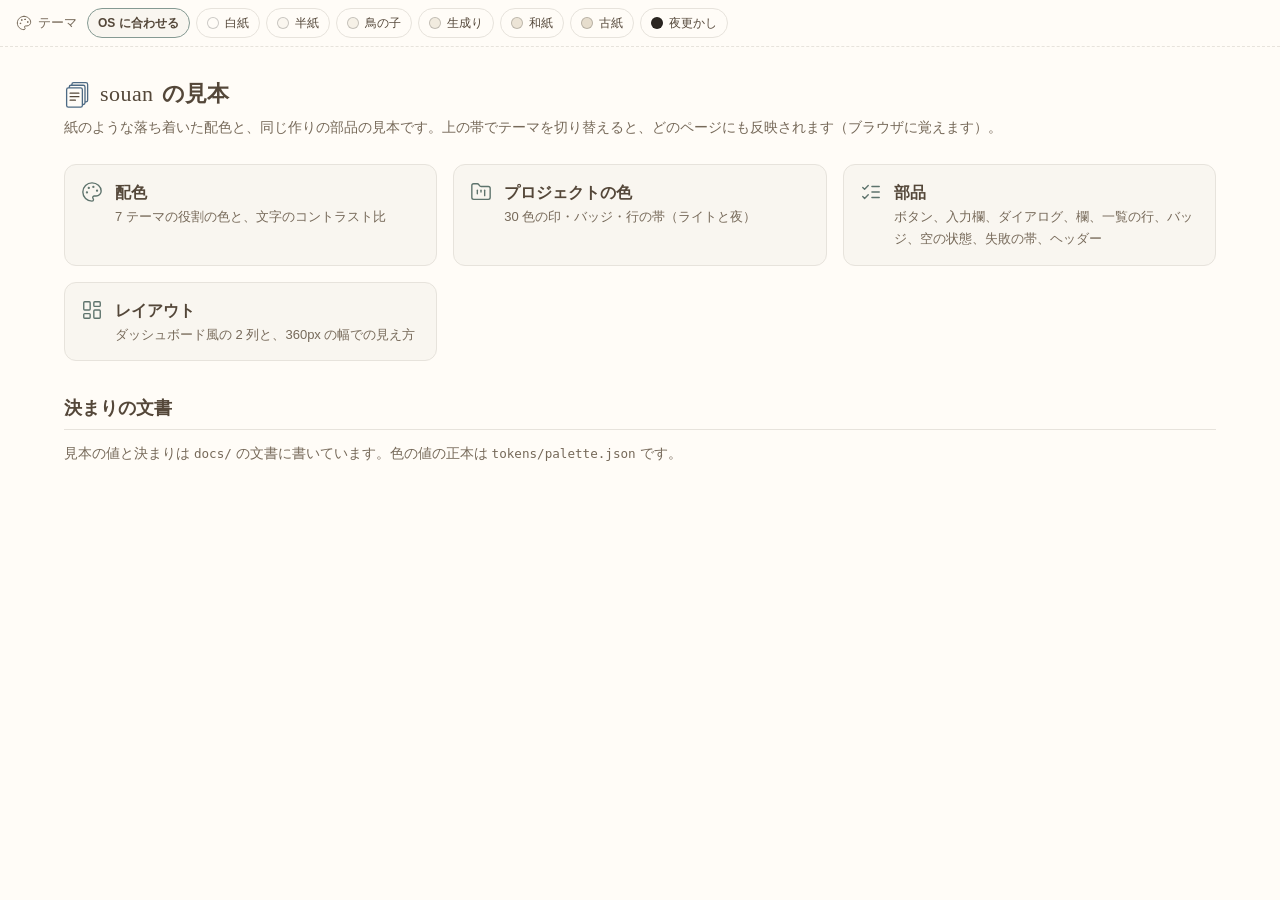
==== samples/index.html @ 738bb816 "🎨 配色と部品の見本の HTML を足した - 目次・配色とコントラスト比・プロジェクトの色・部品・レイアウト（2 列と 360px）の 5 枚 - どれも単一の HTML で外部を読み込まず、ページ" ====
<!doctype html>
<html lang="ja">
<head>
<meta charset="utf-8">
<meta name="viewport" content="width=device-width, initial-scale=1">
<title>souan の見本</title>
<style>
/* tokens/themes.css と同じ値（souan の値を変えたらここも同じにすること） */
/* @tokens:themes */
/* souan の 7 テーマ。画面では必ずこの変数を使い、色を直接書かないこと。
   値を変えるときは tokens/palette.json と samples/*.html のインラインの値も同じにすること */

/* 白紙（既定） */
:root,
:root[data-theme="hakushi"] {
  color-scheme: light;
  --color-accent: #859a93;
  --color-accent-strong: #5e736c;
  --color-on-accent-strong: #fffcf7;
  --color-base: #fffcf7;
  --color-surface: #f9f6f0;
  --color-border: #e7e3dc;
  --color-text: #544739;
  --color-muted: #766959;
  --color-success: #56704b;
  --color-success-bg: #edf2e6;
  --color-success-border: #b9c9ae;
  --color-warning: #85651c;
  --color-warning-bg: #f8f0da;
  --color-warning-border: #dcc48a;
  --color-danger: #a04a3e;
  --color-danger-bg: #f8e7e2;
  --color-danger-border: #ddaa9f;
  --color-info: #4d6a84;
  --color-info-bg: #e8eef3;
  --color-info-border: #a9bccd;
  --color-on-danger: #fffcf7;
  /* コードの色分け（Shiki の CSS 変数テーマ）。背景はサーフェス、文字の色はすべて背景の上で 4.5 以上 */
  --shiki-foreground: #544739;
  --shiki-background: #f9f6f0;
  --shiki-token-constant: #85651c;
  --shiki-token-string: #56704b;
  --shiki-token-comment: #766959;
  --shiki-token-keyword: #7b4570;
  --shiki-token-parameter: #544739;
  --shiki-token-function: #4d6a84;
  --shiki-token-string-expression: #56704b;
  --shiki-token-punctuation: #766959;
  --shiki-token-link: #4d6a84;
  --shiki-token-inserted: #56704b;
  --shiki-token-deleted: #a04a3e;
  --shiki-token-changed: #85651c;
}

/* 半紙 */
:root[data-theme="hanshi"] {
  color-scheme: light;
  --color-accent: #859a93;
  --color-accent-strong: #5b7069;
  --color-on-accent-strong: #faf6ef;
  --color-base: #faf6ef;
  --color-surface: #f4f0e9;
  --color-border: #e3ded6;
  --color-text: #544739;
  --color-muted: #766959;
  --color-success: #556e4a;
  --color-success-bg: #e8ecde;
  --color-success-border: #b4c3a6;
  --color-warning: #83631c;
  --color-warning-bg: #f3ead2;
  --color-warning-border: #d7be82;
  --color-danger: #a04a3e;
  --color-danger-bg: #f3e1da;
  --color-danger-border: #d8a497;
  --color-info: #4c6982;
  --color-info-bg: #e3e8eb;
  --color-info-border: #a4b6c5;
  --color-on-danger: #faf6ef;
  /* コードの色分け（Shiki の CSS 変数テーマ）。背景はサーフェス、文字の色はすべて背景の上で 4.5 以上 */
  --shiki-foreground: #544739;
  --shiki-background: #f4f0e9;
  --shiki-token-constant: #83631c;
  --shiki-token-string: #556e4a;
  --shiki-token-comment: #766959;
  --shiki-token-keyword: #7b4570;
  --shiki-token-parameter: #544739;
  --shiki-token-function: #4c6982;
  --shiki-token-string-expression: #556e4a;
  --shiki-token-punctuation: #766959;
  --shiki-token-link: #4c6982;
  --shiki-token-inserted: #556e4a;
  --shiki-token-deleted: #a04a3e;
  --shiki-token-changed: #83631c;
}

/* 鳥の子 */
:root[data-theme="torinoko"] {
  color-scheme: light;
  --color-accent: #859a93;
  --color-accent-strong: #586d66;
  --color-on-accent-strong: #f6f1e7;
  --color-base: #f6f1e7;
  --color-surface: #f0ebe1;
  --color-border: #dfd9cf;
  --color-text: #544739;
  --color-muted: #746757;
  --color-success: #546c49;
  --color-success-bg: #e4e7d6;
  --color-success-border: #b0be9e;
  --color-warning: #7f5f1c;
  --color-warning-bg: #efe5ca;
  --color-warning-border: #d3b97a;
  --color-danger: #9c483c;
  --color-danger-bg: #efdcd2;
  --color-danger-border: #d49f8f;
  --color-info: #49667c;
  --color-info-bg: #dfe3e3;
  --color-info-border: #a0b1bd;
  --color-on-danger: #f6f1e7;
  /* コードの色分け（Shiki の CSS 変数テーマ）。背景はサーフェス、文字の色はすべて背景の上で 4.5 以上 */
  --shiki-foreground: #544739;
  --shiki-background: #f0ebe1;
  --shiki-token-constant: #7f5f1c;
  --shiki-token-string: #546c49;
  --shiki-token-comment: #746757;
  --shiki-token-keyword: #7b4570;
  --shiki-token-parameter: #544739;
  --shiki-token-function: #49667c;
  --shiki-token-string-expression: #546c49;
  --shiki-token-punctuation: #746757;
  --shiki-token-link: #49667c;
  --shiki-token-inserted: #546c49;
  --shiki-token-deleted: #9c483c;
  --shiki-token-changed: #7f5f1c;
}

/* 生成り */
:root[data-theme="kinari"] {
  color-scheme: light;
  --color-accent: #859a93;
  --color-accent-strong: #556a63;
  --color-on-accent-strong: #f1ebdf;
  --color-base: #f1ebdf;
  --color-surface: #ece5d9;
  --color-border: #dbd4c8;
  --color-text: #544739;
  --color-muted: #706353;
  --color-success: #526847;
  --color-success-bg: #dfe1ce;
  --color-success-border: #abb896;
  --color-warning: #7b5b1c;
  --color-warning-bg: #eadfc2;
  --color-warning-border: #ceb372;
  --color-danger: #964539;
  --color-danger-bg: #ead6ca;
  --color-danger-border: #cf9987;
  --color-info: #466376;
  --color-info-bg: #dadddb;
  --color-info-border: #9babb5;
  --color-on-danger: #f1ebdf;
  /* コードの色分け（Shiki の CSS 変数テーマ）。背景はサーフェス、文字の色はすべて背景の上で 4.5 以上 */
  --shiki-foreground: #544739;
  --shiki-background: #ece5d9;
  --shiki-token-constant: #7b5b1c;
  --shiki-token-string: #526847;
  --shiki-token-comment: #706353;
  --shiki-token-keyword: #7b4570;
  --shiki-token-parameter: #544739;
  --shiki-token-function: #466376;
  --shiki-token-string-expression: #526847;
  --shiki-token-punctuation: #706353;
  --shiki-token-link: #466376;
  --shiki-token-inserted: #526847;
  --shiki-token-deleted: #964539;
  --shiki-token-changed: #7b5b1c;
}

/* 和紙 */
:root[data-theme="washi"] {
  color-scheme: light;
  --color-accent: #859a93;
  --color-accent-strong: #51665f;
  --color-on-accent-strong: #ece4d6;
  --color-base: #ece4d6;
  --color-surface: #e7dfd1;
  --color-border: #d7cec0;
  --color-text: #544739;
  --color-muted: #6d6050;
  --color-success: #4f6244;
  --color-success-bg: #dadac5;
  --color-success-border: #a6b18d;
  --color-warning: #77571c;
  --color-warning-bg: #e5d8b9;
  --color-warning-border: #c9ac69;
  --color-danger: #904236;
  --color-danger-bg: #e5cfc1;
  --color-danger-border: #ca927e;
  --color-info: #425f6e;
  --color-info-bg: #d5d6d2;
  --color-info-border: #96a4ac;
  --color-on-danger: #ece4d6;
  /* コードの色分け（Shiki の CSS 変数テーマ）。背景はサーフェス、文字の色はすべて背景の上で 4.5 以上 */
  --shiki-foreground: #544739;
  --shiki-background: #e7dfd1;
  --shiki-token-constant: #77571c;
  --shiki-token-string: #4f6244;
  --shiki-token-comment: #6d6050;
  --shiki-token-keyword: #7b4570;
  --shiki-token-parameter: #544739;
  --shiki-token-function: #425f6e;
  --shiki-token-string-expression: #4f6244;
  --shiki-token-punctuation: #6d6050;
  --shiki-token-link: #425f6e;
  --shiki-token-inserted: #4f6244;
  --shiki-token-deleted: #904236;
  --shiki-token-changed: #77571c;
}

/* 古紙 */
:root[data-theme="koshi"] {
  color-scheme: light;
  --color-accent: #859a93;
  --color-accent-strong: #4d625b;
  --color-on-accent-strong: #e6ddcd;
  --color-base: #e6ddcd;
  --color-surface: #e1d8c8;
  --color-border: #d2c8b8;
  --color-text: #544739;
  --color-muted: #685b4b;
  --color-success: #4d5e42;
  --color-success-bg: #d4d3bc;
  --color-success-border: #a0aa84;
  --color-warning: #73541c;
  --color-warning-bg: #dfd1b0;
  --color-warning-border: #c3a560;
  --color-danger: #8a3f33;
  --color-danger-bg: #dfc8b8;
  --color-danger-border: #c48b75;
  --color-info: #3e5b66;
  --color-info-bg: #cfcfc9;
  --color-info-border: #909da3;
  --color-on-danger: #e6ddcd;
  /* コードの色分け（Shiki の CSS 変数テーマ）。背景はサーフェス、文字の色はすべて背景の上で 4.5 以上 */
  --shiki-foreground: #544739;
  --shiki-background: #e1d8c8;
  --shiki-token-constant: #73541c;
  --shiki-token-string: #4d5e42;
  --shiki-token-comment: #685b4b;
  --shiki-token-keyword: #7b4570;
  --shiki-token-parameter: #544739;
  --shiki-token-function: #3e5b66;
  --shiki-token-string-expression: #4d5e42;
  --shiki-token-punctuation: #685b4b;
  --shiki-token-link: #3e5b66;
  --shiki-token-inserted: #4d5e42;
  --shiki-token-deleted: #8a3f33;
  --shiki-token-changed: #73541c;
}

/* 夜更かし */
:root[data-theme="yofukashi"] {
  color-scheme: dark;
  --color-accent: #859a93;
  --color-accent-strong: #a3b7b0;
  --color-on-accent-strong: #221e1a;
  --color-base: #2b2621;
  --color-surface: #352f29;
  --color-border: #4a423a;
  --color-text: #e8dfd2;
  --color-muted: #b3a696;
  --color-success: #a8c29a;
  --color-success-bg: #2f3829;
  --color-success-border: #4e6045;
  --color-warning: #d8b869;
  --color-warning-bg: #3b3222;
  --color-warning-border: #6a5a31;
  --color-danger: #e49c90;
  --color-danger-bg: #42292a;
  --color-danger-border: #74463f;
  --color-info: #9fb8ce;
  --color-info-bg: #28323c;
  --color-info-border: #475b6e;
  --color-on-danger: #221e1a;
  /* コードの色分け（Shiki の CSS 変数テーマ）。背景はサーフェス、文字の色はすべて背景の上で 4.5 以上 */
  --shiki-foreground: #e8dfd2;
  --shiki-background: #352f29;
  --shiki-token-constant: #d8b869;
  --shiki-token-string: #a8c29a;
  --shiki-token-comment: #b3a696;
  --shiki-token-keyword: #d4a8c9;
  --shiki-token-parameter: #e8dfd2;
  --shiki-token-function: #9fb8ce;
  --shiki-token-string-expression: #a8c29a;
  --shiki-token-punctuation: #b3a696;
  --shiki-token-link: #9fb8ce;
  --shiki-token-inserted: #a8c29a;
  --shiki-token-deleted: #e49c90;
  --shiki-token-changed: #d8b869;
}

/* テーマを選んでいないときは OS の設定に合わせる */
@media (prefers-color-scheme: dark) {
  :root:not([data-theme]) {
    color-scheme: dark;
    --color-accent: #859a93;
    --color-accent-strong: #a3b7b0;
    --color-on-accent-strong: #221e1a;
    --color-base: #2b2621;
    --color-surface: #352f29;
    --color-border: #4a423a;
    --color-text: #e8dfd2;
    --color-muted: #b3a696;
    --color-success: #a8c29a;
    --color-success-bg: #2f3829;
    --color-success-border: #4e6045;
    --color-warning: #d8b869;
    --color-warning-bg: #3b3222;
    --color-warning-border: #6a5a31;
    --color-danger: #e49c90;
    --color-danger-bg: #42292a;
    --color-danger-border: #74463f;
    --color-info: #9fb8ce;
    --color-info-bg: #28323c;
    --color-info-border: #475b6e;
    --color-on-danger: #221e1a;
    /* コードの色分け（Shiki の CSS 変数テーマ）。背景はサーフェス、文字の色はすべて背景の上で 4.5 以上 */
    --shiki-foreground: #e8dfd2;
    --shiki-background: #352f29;
    --shiki-token-constant: #d8b869;
    --shiki-token-string: #a8c29a;
    --shiki-token-comment: #b3a696;
    --shiki-token-keyword: #d4a8c9;
    --shiki-token-parameter: #e8dfd2;
    --shiki-token-function: #9fb8ce;
    --shiki-token-string-expression: #a8c29a;
    --shiki-token-punctuation: #b3a696;
    --shiki-token-link: #9fb8ce;
    --shiki-token-inserted: #a8c29a;
    --shiki-token-deleted: #e49c90;
    --shiki-token-changed: #d8b869;
  }
}
/* @end:themes */

*, *::before, *::after { box-sizing: border-box; }
html { -webkit-text-size-adjust: 100%; }
body {
  margin: 0;
  background: var(--color-base);
  color: var(--color-text);
  font-family: "Hiragino Sans", "Noto Sans JP", sans-serif;
  font-size: 15px;
  line-height: 1.7;
}
:focus-visible { outline: 2px solid var(--color-accent); outline-offset: 2px; }
a { color: var(--color-accent-strong); }
:root { --scrollbar-thumb: color-mix(in srgb, var(--color-muted) 45%, transparent); }
* { scrollbar-width: thin; scrollbar-color: var(--scrollbar-thumb) transparent; }
code { font-family: ui-monospace, "SF Mono", Menlo, monospace; font-size: 0.9em; }
.icon { flex: none; }

/* 見本のページの上の、テーマを切り替える帯（アプリの部品ではない） */
.theme-bar {
  display: flex; flex-wrap: wrap; align-items: center; gap: 4px 6px;
  padding: 8px 16px; border-bottom: 1px dashed var(--color-border);
  background: var(--color-base); font-size: 13px;
}
.theme-bar__label { color: var(--color-muted); margin-right: 4px; display: inline-flex; align-items: center; gap: 6px; }
.theme-bar__back { margin-left: auto; font-size: 13px; }
.theme-bar button {
  font: inherit; font-size: 12px; min-height: 30px; padding: 2px 10px;
  border: 1px solid var(--color-border); border-radius: 999px;
  background: var(--color-base); color: var(--color-text); cursor: pointer;
  display: inline-flex; align-items: center; gap: 6px;
}
.theme-bar button[aria-pressed="true"] { border-color: var(--color-accent); background: var(--color-surface); font-weight: 600; }
.theme-bar__swatch { width: 12px; height: 12px; border-radius: 50%; border: 1px solid rgb(0 0 0 / 0.2); }

.doc { max-width: 76rem; margin: 0 auto; padding: 28px 32px 80px; }
@media (max-width: 899px) { .doc { padding: 20px 16px 64px; } }
.doc > h1 { font-size: 22px; margin: 0 0 4px; display: flex; align-items: center; gap: 8px; }
.lead { margin: 0 0 24px; color: var(--color-muted); font-size: 14px; }
.doc h2.kit-title { font-size: 18px; margin: 32px 0 12px; padding-bottom: 6px; border-bottom: 1px solid var(--color-border); }
.doc h3.kit-sub { font-size: 14px; margin: 16px 0 8px; color: var(--color-muted); font-weight: 600; }
.note { margin: 8px 0 0; font-size: 12px; color: var(--color-muted); }

/* ===== 部品（各アプリの CSS Modules と同じ値） ===== */
.button {
  font: inherit; font-size: 14px; line-height: 1.4;
  display: inline-flex; align-items: center; justify-content: center; gap: 6px;
  min-height: 40px; padding: 8px 16px; border-radius: 8px; border: 1px solid transparent;
  cursor: pointer; text-decoration: none; white-space: nowrap;
}
.button:disabled { opacity: 0.55; cursor: not-allowed; }
.primary { background: var(--color-accent-strong); color: var(--color-on-accent-strong); }
.secondary { background: var(--color-base); color: var(--color-text); border-color: var(--color-accent); }
.ghost { background: transparent; color: var(--color-accent-strong); }
.ghost:hover:not(:disabled) { background: var(--color-surface); }
.danger { background: var(--color-danger); color: var(--color-on-danger); }
.small { min-height: 32px; padding: 4px 12px; font-size: 13px; }
.block { width: 100%; }
.spinner {
  display: inline-block; width: 14px; height: 14px; border-radius: 50%;
  border: 2px solid currentColor; border-right-color: transparent;
  animation: spin 0.8s linear infinite; flex: none;
}
@keyframes spin { to { transform: rotate(360deg); } }
@media (prefers-reduced-motion: reduce) { .spinner { animation: none; } }

.field { display: grid; gap: 4px; }
.field__row { display: flex; align-items: stretch; gap: 8px; }
.field__row > :last-child { flex-shrink: 0; }
.field__label { font-size: 13px; }
.input {
  font: inherit; width: 100%; padding: 8px 10px; min-height: 40px;
  border: 1px solid var(--color-border); border-radius: 8px;
  background: var(--color-base); color: var(--color-text);
}
.input::placeholder { color: var(--color-muted); }
.input:focus, .input.is-focused { outline: 2px solid var(--color-accent); outline-offset: 0; border-color: var(--color-accent); }
.input.is-invalid { border-color: var(--color-danger); }
.field__description { font-size: 12px; color: var(--color-muted); overflow-wrap: anywhere; }
.field__error { font-size: 12px; color: var(--color-danger); }
textarea.input { min-height: 96px; resize: vertical; line-height: 1.7; }

.dialog-stage {
  position: relative; display: grid; place-items: center; padding: 32px 16px;
  border-radius: 12px; background: rgb(30 25 20 / 0.45);
}
.modal {
  display: flex; flex-direction: column; width: min(440px, 100%);
  border: 1px solid var(--color-border); border-radius: 14px;
  background: var(--color-base); color: var(--color-text);
  box-shadow: 0 10px 40px rgb(0 0 0 / 0.25);
}
.modal--wide { width: min(880px, 100%); }
.modal__body { padding: 18px 20px 16px; }
.modal__heading { display: flex; align-items: center; gap: 8px; margin: 0 0 12px; font-size: 17px; }
.modal__form { display: grid; gap: 12px; }
.modal__text { margin: 0; font-size: 14px; overflow-wrap: anywhere; }
.modal__actions { display: flex; justify-content: flex-end; gap: 8px; flex-wrap: wrap; margin-top: 4px; }
.modal__danger-action { margin-right: auto; color: var(--color-danger); }

.section {
  display: grid; gap: 8px; min-width: 0; padding: 14px 16px;
  border: 1px solid var(--color-border); border-radius: 12px; background: var(--color-surface);
}
.section__header { display: flex; flex-wrap: wrap; align-items: baseline; gap: 4px 12px; }
.section__heading { display: inline-flex; align-items: center; gap: 8px; margin: 0; font-size: 16px; }
.count {
  display: inline-flex; align-items: center; justify-content: center;
  min-width: 22px; height: 22px; padding: 0 6px;
  border: 1px solid var(--color-accent); border-radius: 999px;
  color: var(--color-accent-strong); font-size: 12px; font-weight: 600; font-variant-numeric: tabular-nums;
}
.section__updated { margin-left: auto; font-size: 12px; color: var(--color-muted); white-space: nowrap; }
.section__note { margin: 0; font-size: 14px; color: var(--color-muted); }
.section__body { display: grid; gap: 8px; min-width: 0; }

.band {
  display: flex; align-items: center; gap: 8px; margin: 0; padding: 6px 10px;
  border: 1px solid var(--color-danger-border); border-left-width: 4px; border-radius: 8px;
  background: var(--color-danger-bg); color: var(--color-danger); font-size: 13px;
}
.band--warning { border-color: var(--color-warning-border); background: var(--color-warning-bg); color: var(--color-warning); }
.band--info { border-color: var(--color-info-border); background: var(--color-info-bg); color: var(--color-text); padding: 10px 14px; border-radius: 10px; font-size: 14px; align-items: flex-start; }
.band--info .icon { color: var(--color-info); margin-top: 3px; }
.band--success { border-color: var(--color-success-border); background: var(--color-success-bg); color: var(--color-success); }

.rows { display: grid; gap: 4px; margin: 0; padding: 0; list-style: none; }
.row {
  display: flex; flex-wrap: wrap; align-items: center; gap: 2px 10px; padding: 6px 10px;
  border: 1px solid var(--color-border); border-radius: 10px; background: var(--color-base); font-size: 14px;
  position: relative;
}
.row--running { border-style: dashed; color: var(--color-muted); }
.row--banded { padding-left: 16px; overflow: hidden; }
.row__band { position: absolute; left: 0; top: 0; bottom: 0; width: 4px; background: var(--project-dot, var(--color-border)); }
.row__key { flex: none; font-variant-numeric: tabular-nums; white-space: nowrap; }
.row__main { display: grid; gap: 1px; flex: 1 1 12rem; min-width: 0; }
.row__title { overflow: hidden; text-overflow: ellipsis; white-space: nowrap; }
.row__meta { display: flex; flex-wrap: wrap; align-items: center; gap: 2px 8px; font-size: 12px; color: var(--color-muted); }
.row__cell { flex: none; font-size: 13px; color: var(--color-muted); font-variant-numeric: tabular-nums; white-space: nowrap; }
.row__hours { flex: none; min-width: 3.4rem; text-align: right; font-variant-numeric: tabular-nums; }
.row__actions { display: flex; flex: none; align-items: center; gap: 2px; margin-left: auto; }
.due-today { color: var(--color-warning); font-weight: 600; }
.overdue { color: var(--color-danger); font-weight: 600; }
.menu-button {
  display: inline-flex; align-items: center; justify-content: center; flex: none;
  width: 32px; height: 32px; padding: 0; border: 0; border-radius: 6px;
  background: transparent; color: var(--color-muted); cursor: pointer;
}
.menu-button:hover { background: var(--color-surface); color: var(--color-text); }

.tag { padding: 0 6px; border: 1px solid var(--color-border); border-radius: 999px; background: var(--color-surface); font-size: 11px; white-space: nowrap; }
.badge {
  display: inline-flex; align-items: center; gap: 3px; font-size: 12px; padding: 0 9px;
  border-radius: 999px; border: 1px solid; line-height: 1.8; white-space: nowrap;
}
.badge--success { color: var(--color-success); background: var(--color-success-bg); border-color: var(--color-success-border); }
.badge--warning { color: var(--color-warning); background: var(--color-warning-bg); border-color: var(--color-warning-border); }
.badge--danger { color: var(--color-danger); background: var(--color-danger-bg); border-color: var(--color-danger-border); }
.badge--info { color: var(--color-info); background: var(--color-info-bg); border-color: var(--color-info-border); }
.badge--muted { color: var(--color-muted); background: var(--color-surface); border-color: var(--color-border); }
.chips { display: flex; align-items: center; gap: 4px; min-width: 0; overflow: hidden; }
.chip {
  flex-shrink: 0; max-width: 10em; padding: 0 8px; border: 1px solid var(--color-border);
  border-radius: 999px; font-size: 12px; line-height: 1.7; color: var(--color-text);
  white-space: nowrap; overflow: hidden; text-overflow: ellipsis;
}
.chips__rest { flex-shrink: 0; font-size: 12px; color: var(--color-muted); }
.project-badge {
  display: inline-block; max-width: 14rem; padding: 0 7px;
  border: 1px solid var(--project-border, var(--color-border)); border-radius: 6px;
  background: var(--project-bg, transparent); color: var(--project-text, var(--color-muted));
  font-size: 12px; line-height: 18px; vertical-align: middle;
  overflow: hidden; text-overflow: ellipsis; white-space: nowrap; flex: none;
}
.mark { display: inline-flex; align-items: center; gap: 5px; white-space: nowrap; }
.mark--danger { color: var(--color-danger); }
.mark--warning { color: var(--color-warning); }
.mark--success { color: var(--color-success); }
.mark--muted { color: var(--color-muted); }
.project-badge .icon { vertical-align: -2px; margin-right: 4px; }
.project-dot { display: inline-block; width: 7px; height: 7px; margin-right: 5px; border-radius: 50%; vertical-align: 1px; background: var(--project-dot); }

.empty { display: grid; justify-items: center; gap: 6px; padding: 24px 16px; color: var(--color-muted); font-size: 14px; text-align: center; }
.empty .icon { color: var(--color-accent); }

.popover {
  min-width: 220px; padding: 4px; background: var(--color-base);
  border: 1px solid var(--color-border); border-radius: 10px; box-shadow: 0 6px 20px rgb(0 0 0 / 0.15);
}
.menu-item { font-size: 14px; padding: 8px 10px; border-radius: 6px; display: flex; align-items: center; gap: 10px; color: var(--color-text); }
.menu-item.is-focused { background: var(--color-surface); }
.menu-item__check { margin-left: auto; color: var(--color-accent-strong); }

/* ヘッダー */
.app-header {
  display: flex; align-items: center; gap: 8px; height: 56px; padding: 0 12px;
  background: var(--color-surface); border-bottom: 1px solid var(--color-border);
}
.logo { display: inline-flex; align-items: center; gap: 0.3em; line-height: 1; color: var(--color-text); white-space: nowrap; font-size: 18px; text-decoration: none; min-height: 40px; }
.logo-mark { width: 1.3em; height: 1.3em; flex: none; }
.logo-type { font-family: "Fraunces Variable", "Fraunces", Georgia, "Times New Roman", serif; font-weight: 500; letter-spacing: 0.02em; font-variation-settings: "SOFT" 50; }
.nav { display: flex; align-items: center; gap: 2px; min-width: 0; }
.nav-link, .icon-button {
  font: inherit; font-size: 14px; display: inline-flex; align-items: center; justify-content: center; gap: 6px;
  min-width: 40px; min-height: 40px; padding: 6px 10px; border-radius: 8px; white-space: nowrap;
}
.nav-link { color: var(--color-muted); text-decoration: none; }
.nav-link:hover { background: var(--color-base); color: var(--color-text); }
.nav-link--active { color: var(--color-text); font-weight: 600; }
.icon-button { border: 1px solid transparent; background: transparent; color: var(--color-text); cursor: pointer; }
.icon-button:hover { background: var(--color-base); }
.header-actions { display: flex; align-items: center; gap: 4px; margin-left: auto; }
.running-timer {
  display: inline-flex; align-items: center; gap: 6px; min-height: 32px; padding: 2px 10px;
  border: 1px solid var(--color-accent); border-radius: 999px; color: var(--color-text);
  font-size: 13px; font-variant-numeric: tabular-nums; text-decoration: none; white-space: nowrap;
}
.running-dot { width: 8px; height: 8px; border-radius: 999px; background: var(--color-accent-strong); }
.visually-hidden { position: absolute; width: 1px; height: 1px; margin: -1px; padding: 0; overflow: hidden; clip: rect(0 0 0 0); white-space: nowrap; border: 0; }

/* 見本では、画面の幅の代わりに枠の幅で崩す（コンテナクエリ）。アプリでは同じ値を @media で書く */
.app { container-type: inline-size; container-name: app; }
@container app (max-width: 599px) {
  .button-text { display: none; }
  .app-header { gap: 4px; padding: 0 8px; }
  .header-actions, .nav { gap: 0; }
  .icon-button, .nav-link { min-width: 36px; padding: 6px 8px; }
  .running-timer { padding: 2px 8px; font-size: 12px; }
  .row__main { flex-basis: calc(100% - 6rem); }
  .row__actions { flex-basis: 100%; justify-content: flex-end; }
}

.index-list { list-style: none; margin: 0; padding: 0; display: grid; grid-template-columns: repeat(auto-fill, minmax(min(100%, 320px), 1fr)); gap: 16px; }
.index-card { display: flex; gap: 12px; align-items: flex-start; height: 100%; padding: 14px 16px; border: 1px solid var(--color-border); border-radius: 12px; background: var(--color-surface); color: var(--color-text); text-decoration: none; }
.index-card:hover { border-color: var(--color-accent); }
.index-card b { display: block; font-size: 16px; }
.index-card span span { display: block; font-size: 13px; color: var(--color-muted); }
.index-card__icon { color: var(--color-accent-strong); margin-top: 2px; }

</style>

<script>
  (() => {
    const KEY = "souan.samples.theme";
    const themes = ["system", "hakushi", "hanshi", "torinoko", "kinari", "washi", "koshi", "yofukashi"];
    const read = () => {
      const fromUrl = new URLSearchParams(location.search).get("theme");
      if (themes.includes(fromUrl)) return fromUrl;
      try {
        const saved = localStorage.getItem(KEY);
        return themes.includes(saved) ? saved : "system";
      } catch {
        return "system";
      }
    };
    const apply = (choice) => {
      if (choice === "system") delete document.documentElement.dataset.theme;
      else document.documentElement.dataset.theme = choice;
      document.querySelectorAll("[data-theme-choice]").forEach((button) => {
        button.setAttribute("aria-pressed", String(button.dataset.themeChoice === choice));
      });
      document.dispatchEvent(new CustomEvent("souan:theme"));
    };
    // 描く前に当てて、ちらつかないようにする
    apply(read());
    document.addEventListener("DOMContentLoaded", () => {
      apply(read());
      document.querySelectorAll("[data-theme-choice]").forEach((button) => {
        button.addEventListener("click", () => {
          const choice = button.dataset.themeChoice;
          try { localStorage.setItem(KEY, choice); } catch { /* 保存できなくても今の画面には反映する */ }
          apply(choice);
        });
      });
    });
  })();
</script>

</head>
<body>
<svg width="0" height="0" style="position: absolute;" aria-hidden="true"><symbol id="i-circle-alert" viewBox="0 0 24 24"><circle cx="12" cy="12" r="10"/><line x1="12" x2="12" y1="8" y2="12"/><line x1="12" x2="12.01" y1="16" y2="16"/></symbol><symbol id="i-palette" viewBox="0 0 24 24"><circle cx="13.5" cy="6.5" r=".5" fill="currentColor"/><circle cx="17.5" cy="10.5" r=".5" fill="currentColor"/><circle cx="8.5" cy="7.5" r=".5" fill="currentColor"/><circle cx="6.5" cy="12.5" r=".5" fill="currentColor"/><path d="M12 2C6.5 2 2 6.5 2 12s4.5 10 10 10c.926 0 1.648-.746 1.648-1.688 0-.437-.18-.835-.437-1.125-.29-.289-.438-.652-.438-1.125a1.64 1.64 0 0 1 1.668-1.668h1.996c3.051 0 5.555-2.503 5.555-5.554C21.965 6.012 17.461 2 12 2z"/></symbol><symbol id="i-user-round" viewBox="0 0 24 24"><circle cx="12" cy="8" r="5"/><path d="M20 21a8 8 0 0 0-16 0"/></symbol><symbol id="i-layout-dashboard" viewBox="0 0 24 24"><rect width="7" height="9" x="3" y="3" rx="1"/><rect width="7" height="5" x="14" y="3" rx="1"/><rect width="7" height="9" x="14" y="12" rx="1"/><rect width="7" height="5" x="3" y="16" rx="1"/></symbol><symbol id="i-timer" viewBox="0 0 24 24"><line x1="10" x2="14" y1="2" y2="2"/><line x1="12" x2="15" y1="14" y2="11"/><circle cx="12" cy="14" r="8"/></symbol><symbol id="i-file-text" viewBox="0 0 24 24"><path d="M15 2H6a2 2 0 0 0-2 2v16a2 2 0 0 0 2 2h12a2 2 0 0 0 2-2V7Z"/><path d="M14 2v4a2 2 0 0 0 2 2h4"/><path d="M10 9H8"/><path d="M16 13H8"/><path d="M16 17H8"/></symbol><symbol id="i-play" viewBox="0 0 24 24"><polygon points="6 3 20 12 6 21 6 3"/></symbol><symbol id="i-ellipsis" viewBox="0 0 24 24"><circle cx="12" cy="12" r="1"/><circle cx="19" cy="12" r="1"/><circle cx="5" cy="12" r="1"/></symbol><symbol id="i-plus" viewBox="0 0 24 24"><path d="M5 12h14"/><path d="M12 5v14"/></symbol><symbol id="i-check" viewBox="0 0 24 24"><path d="M20 6 9 17l-5-5"/></symbol><symbol id="i-trash-2" viewBox="0 0 24 24"><path d="M3 6h18"/><path d="M19 6v14c0 1-1 2-2 2H7c-1 0-2-1-2-2V6"/><path d="M8 6V4c0-1 1-2 2-2h4c1 0 2 1 2 2v2"/><line x1="10" x2="10" y1="11" y2="17"/><line x1="14" x2="14" y1="11" y2="17"/></symbol><symbol id="i-save" viewBox="0 0 24 24"><path d="M15.2 3a2 2 0 0 1 1.4.6l3.8 3.8a2 2 0 0 1 .6 1.4V19a2 2 0 0 1-2 2H5a2 2 0 0 1-2-2V5a2 2 0 0 1 2-2z"/><path d="M17 21v-7a1 1 0 0 0-1-1H8a1 1 0 0 0-1 1v7"/><path d="M7 3v4a1 1 0 0 0 1 1h7"/></symbol><symbol id="i-chevron-right" viewBox="0 0 24 24"><path d="m9 18 6-6-6-6"/></symbol><symbol id="i-info" viewBox="0 0 24 24"><circle cx="12" cy="12" r="10"/><path d="M12 16v-4"/><path d="M12 8h.01"/></symbol><symbol id="i-triangle-alert" viewBox="0 0 24 24"><path d="m21.73 18-8-14a2 2 0 0 0-3.48 0l-8 14A2 2 0 0 0 4 21h16a2 2 0 0 0 1.73-3"/><path d="M12 9v4"/><path d="M12 17h.01"/></symbol><symbol id="i-search" viewBox="0 0 24 24"><circle cx="11" cy="11" r="8"/><path d="m21 21-4.3-4.3"/></symbol><symbol id="i-refresh-cw" viewBox="0 0 24 24"><path d="M3 12a9 9 0 0 1 9-9 9.75 9.75 0 0 1 6.74 2.74L21 8"/><path d="M21 3v5h-5"/><path d="M21 12a9 9 0 0 1-9 9 9.75 9.75 0 0 1-6.74-2.74L3 16"/><path d="M8 16H3v5"/></symbol><symbol id="i-pencil" viewBox="0 0 24 24"><path d="M21.174 6.812a1 1 0 0 0-3.986-3.987L3.842 16.174a2 2 0 0 0-.5.83l-1.321 4.352a.5.5 0 0 0 .623.622l4.353-1.32a2 2 0 0 0 .83-.497z"/><path d="m15 5 4 4"/></symbol><symbol id="i-circle-check" viewBox="0 0 24 24"><circle cx="12" cy="12" r="10"/><path d="m9 12 2 2 4-4"/></symbol><symbol id="i-inbox" viewBox="0 0 24 24"><polyline points="22 12 16 12 14 15 10 15 8 12 2 12"/><path d="M5.45 5.11 2 12v6a2 2 0 0 0 2 2h16a2 2 0 0 0 2-2v-6l-3.45-6.89A2 2 0 0 0 16.76 4H7.24a2 2 0 0 0-1.79 1.11z"/></symbol><symbol id="i-git-pull-request" viewBox="0 0 24 24"><circle cx="18" cy="18" r="3"/><circle cx="6" cy="6" r="3"/><path d="M13 6h3a2 2 0 0 1 2 2v7"/><line x1="6" x2="6" y1="9" y2="21"/></symbol><symbol id="i-clock" viewBox="0 0 24 24"><circle cx="12" cy="12" r="10"/><polyline points="12 6 12 12 16 14"/></symbol><symbol id="i-menu" viewBox="0 0 24 24"><line x1="4" x2="20" y1="12" y2="12"/><line x1="4" x2="20" y1="6" y2="6"/><line x1="4" x2="20" y1="18" y2="18"/></symbol><symbol id="i-list-checks" viewBox="0 0 24 24"><path d="m3 17 2 2 4-4"/><path d="m3 7 2 2 4-4"/><path d="M13 6h8"/><path d="M13 12h8"/><path d="M13 18h8"/></symbol><symbol id="i-calendar" viewBox="0 0 24 24"><path d="M8 2v4"/><path d="M16 2v4"/><rect width="18" height="18" x="3" y="4" rx="2"/><path d="M3 10h18"/></symbol><symbol id="i-circle" viewBox="0 0 24 24"><circle cx="12" cy="12" r="10"/></symbol><symbol id="i-circle-x" viewBox="0 0 24 24"><circle cx="12" cy="12" r="10"/><path d="m15 9-6 6"/><path d="m9 9 6 6"/></symbol><symbol id="i-x" viewBox="0 0 24 24"><path d="M18 6 6 18"/><path d="m6 6 12 12"/></symbol><symbol id="i-code" viewBox="0 0 24 24"><polyline points="16 18 22 12 16 6"/><polyline points="8 6 2 12 8 18"/></symbol><symbol id="i-book-open" viewBox="0 0 24 24"><path d="M2 3h6a4 4 0 0 1 4 4v14a3 3 0 0 0-3-3H2z"/><path d="M22 3h-6a4 4 0 0 0-4 4v14a3 3 0 0 1 3-3h7z"/></symbol><symbol id="i-rocket" viewBox="0 0 24 24"><path d="M4.5 16.5c-1.5 1.26-2 5-2 5s3.74-.5 5-2c.71-.84.7-2.13-.09-2.91a2.18 2.18 0 0 0-2.91-.09z"/><path d="m12 15-3-3a22 22 0 0 1 2-3.95A12.88 12.88 0 0 1 22 2c0 2.72-.78 7.5-6 11a22.35 22.35 0 0 1-4 2z"/><path d="M9 12H4s.55-3.03 2-4c1.62-1.08 5 0 5 0"/><path d="M12 15v5s3.03-.55 4-2c1.08-1.62 0-5 0-5"/></symbol><symbol id="i-leaf" viewBox="0 0 24 24"><path d="M11 20A7 7 0 0 1 9.8 6.1C15.5 5 17 4.48 19 2c1 2 2 4.18 2 8 0 5.5-4.78 10-10 10Z"/><path d="M2 21c0-3 1.85-5.36 5.08-6C9.5 14.52 12 13 13 12"/></symbol><symbol id="i-briefcase" viewBox="0 0 24 24"><path d="M16 20V4a2 2 0 0 0-2-2h-4a2 2 0 0 0-2 2v16"/><rect width="20" height="14" x="2" y="6" rx="2"/></symbol><symbol id="i-globe" viewBox="0 0 24 24"><circle cx="12" cy="12" r="10"/><path d="M12 2a14.5 14.5 0 0 0 0 20 14.5 14.5 0 0 0 0-20"/><path d="M2 12h20"/></symbol><symbol id="i-coffee" viewBox="0 0 24 24"><path d="M10 2v2"/><path d="M14 2v2"/><path d="M16 8a1 1 0 0 1 1 1v8a4 4 0 0 1-4 4H7a4 4 0 0 1-4-4V9a1 1 0 0 1 1-1h14a4 4 0 1 1 0 8h-1"/><path d="M6 2v2"/></symbol><symbol id="i-truck" viewBox="0 0 24 24"><path d="M14 18V6a2 2 0 0 0-2-2H4a2 2 0 0 0-2 2v11a1 1 0 0 0 1 1h2"/><path d="M15 18H9"/><path d="M19 18h2a1 1 0 0 0 1-1v-3.65a1 1 0 0 0-.22-.624l-3.48-4.35A1 1 0 0 0 17.52 8H14"/><circle cx="17" cy="18" r="2"/><circle cx="7" cy="18" r="2"/></symbol><symbol id="i-database" viewBox="0 0 24 24"><ellipse cx="12" cy="5" rx="9" ry="3"/><path d="M3 5V19A9 3 0 0 0 21 19V5"/><path d="M3 12A9 3 0 0 0 21 12"/></symbol><symbol id="i-heart" viewBox="0 0 24 24"><path d="M19 14c1.49-1.46 3-3.21 3-5.5A5.5 5.5 0 0 0 16.5 3c-1.76 0-3 .5-4.5 2-1.5-1.5-2.74-2-4.5-2A5.5 5.5 0 0 0 2 8.5c0 2.3 1.5 4.05 3 5.5l7 7Z"/></symbol><symbol id="i-folder" viewBox="0 0 24 24"><path d="M20 20a2 2 0 0 0 2-2V8a2 2 0 0 0-2-2h-7.9a2 2 0 0 1-1.69-.9L9.6 3.9A2 2 0 0 0 7.93 3H4a2 2 0 0 0-2 2v13a2 2 0 0 0 2 2Z"/></symbol><symbol id="i-folder-kanban" viewBox="0 0 24 24"><path d="M4 20h16a2 2 0 0 0 2-2V8a2 2 0 0 0-2-2h-7.93a2 2 0 0 1-1.66-.9l-.82-1.2A2 2 0 0 0 7.93 3H4a2 2 0 0 0-2 2v13c0 1.1.9 2 2 2Z"/><path d="M8 10v4"/><path d="M12 10v2"/><path d="M16 10v6"/></symbol></svg>
<nav class="theme-bar" aria-label="テーマ"><span class="theme-bar__label"><svg class="icon" width="16" height="16" viewBox="0 0 24 24" fill="none" stroke="currentColor" stroke-width="1.5" stroke-linecap="round" stroke-linejoin="round" aria-hidden="true" focusable="false"><use href="#i-palette"/></svg>テーマ</span><button type="button" data-theme-choice="system" aria-pressed="false">OS に合わせる</button><button type="button" data-theme-choice="hakushi" aria-pressed="false"><span class="theme-bar__swatch" style="background: #fffcf7;"></span>白紙</button><button type="button" data-theme-choice="hanshi" aria-pressed="false"><span class="theme-bar__swatch" style="background: #faf6ef;"></span>半紙</button><button type="button" data-theme-choice="torinoko" aria-pressed="false"><span class="theme-bar__swatch" style="background: #f6f1e7;"></span>鳥の子</button><button type="button" data-theme-choice="kinari" aria-pressed="false"><span class="theme-bar__swatch" style="background: #f1ebdf;"></span>生成り</button><button type="button" data-theme-choice="washi" aria-pressed="false"><span class="theme-bar__swatch" style="background: #ece4d6;"></span>和紙</button><button type="button" data-theme-choice="koshi" aria-pressed="false"><span class="theme-bar__swatch" style="background: #e6ddcd;"></span>古紙</button><button type="button" data-theme-choice="yofukashi" aria-pressed="false"><span class="theme-bar__swatch" style="background: #2b2621;"></span>夜更かし</button></nav>

<main class="doc">
  <h1><svg class="logo-mark" style="width: 28px; height: 28px;" viewBox="0 0 32 32" aria-hidden="true" focusable="false"><g fill="var(--color-base)" stroke="var(--color-info)" stroke-width="1.5"><rect x="9" y="3" width="18" height="22" rx="2"/><rect x="6" y="6" width="18" height="22" rx="2"/><rect x="3" y="9" width="18" height="22" rx="2"/></g><path d="M7 15H17M7 19H17M7 23H13" fill="none" stroke="currentColor" stroke-width="1.5" stroke-linecap="round"/></svg><span class="logo-type">souan</span> の見本</h1>
  <p class="lead">紙のような落ち着いた配色と、同じ作りの部品の見本です。上の帯でテーマを切り替えると、どのページにも反映されます（ブラウザに覚えます）。</p>
  <ul class="index-list">
    <li><a class="index-card" href="palette.html"><span class="index-card__icon"><svg class="icon" width="22" height="22" viewBox="0 0 24 24" fill="none" stroke="currentColor" stroke-width="1.5" stroke-linecap="round" stroke-linejoin="round" aria-hidden="true" focusable="false"><use href="#i-palette"/></svg></span><span><b>配色</b><span>7 テーマの役割の色と、文字のコントラスト比</span></span></a></li>
    <li><a class="index-card" href="project-colors.html"><span class="index-card__icon"><svg class="icon" width="22" height="22" viewBox="0 0 24 24" fill="none" stroke="currentColor" stroke-width="1.5" stroke-linecap="round" stroke-linejoin="round" aria-hidden="true" focusable="false"><use href="#i-folder-kanban"/></svg></span><span><b>プロジェクトの色</b><span>30 色の印・バッジ・行の帯（ライトと夜）</span></span></a></li>
    <li><a class="index-card" href="ui-kit.html"><span class="index-card__icon"><svg class="icon" width="22" height="22" viewBox="0 0 24 24" fill="none" stroke="currentColor" stroke-width="1.5" stroke-linecap="round" stroke-linejoin="round" aria-hidden="true" focusable="false"><use href="#i-list-checks"/></svg></span><span><b>部品</b><span>ボタン、入力欄、ダイアログ、欄、一覧の行、バッジ、空の状態、失敗の帯、ヘッダー</span></span></a></li>
    <li><a class="index-card" href="layout.html"><span class="index-card__icon"><svg class="icon" width="22" height="22" viewBox="0 0 24 24" fill="none" stroke="currentColor" stroke-width="1.5" stroke-linecap="round" stroke-linejoin="round" aria-hidden="true" focusable="false"><use href="#i-layout-dashboard"/></svg></span><span><b>レイアウト</b><span>ダッシュボード風の 2 列と、360px の幅での見え方</span></span></a></li>
  </ul>
  <h2 class="kit-title">決まりの文書</h2>
  <p class="section__note">見本の値と決まりは <code>docs/</code> の文書に書いています。色の値の正本は <code>tokens/palette.json</code> です。</p>
</main>


</body>
</html>
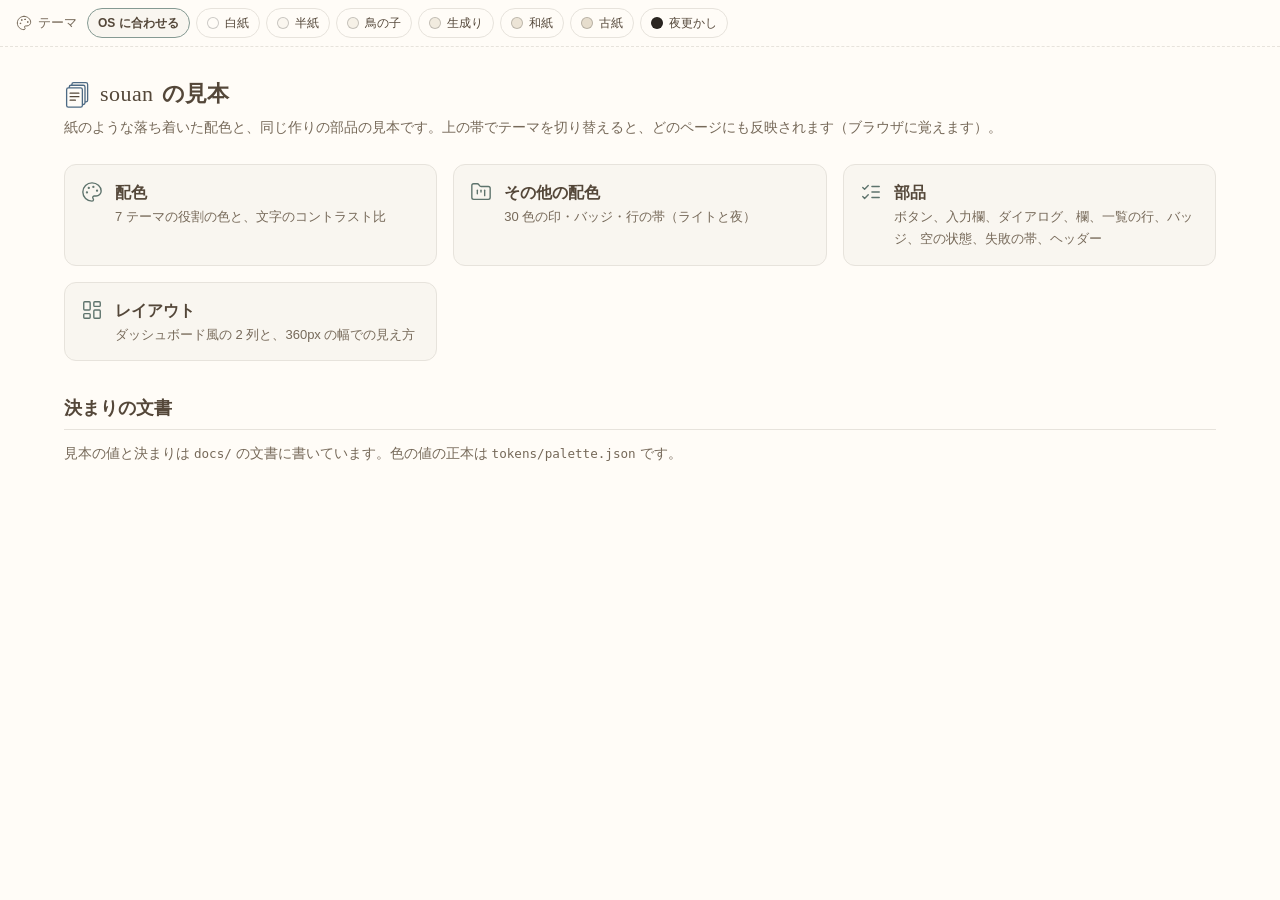
==== commit 3eb1ef7d: "🎨 分類の 30 色を特定のアプリに寄らない「その他の配色」にした - 「プロジェクトの色」を「その他の配色」に改め、分類・タグ・グラフの系列など用途を問わない説明にした - ファイル名・属性・CSS" ====
--- a/samples/index.html
+++ b/samples/index.html
@@ -473,9 +473,9 @@
   border: 1px solid var(--color-border); border-radius: 10px; background: var(--color-base); font-size: 14px;
   position: relative;
 }
-.row--running { border-style: dashed; color: var(--color-muted); }
+.row--draft { border-style: dashed; color: var(--color-muted); }
 .row--banded { padding-left: 16px; overflow: hidden; }
-.row__band { position: absolute; left: 0; top: 0; bottom: 0; width: 4px; background: var(--project-dot, var(--color-border)); }
+.row__band { position: absolute; left: 0; top: 0; bottom: 0; width: 4px; background: var(--extra-dot, var(--color-border)); }
 .row__key { flex: none; font-variant-numeric: tabular-nums; white-space: nowrap; }
 .row__main { display: grid; gap: 1px; flex: 1 1 12rem; min-width: 0; }
 .row__title { overflow: hidden; text-overflow: ellipsis; white-space: nowrap; }
@@ -509,10 +509,10 @@
   white-space: nowrap; overflow: hidden; text-overflow: ellipsis;
 }
 .chips__rest { flex-shrink: 0; font-size: 12px; color: var(--color-muted); }
-.project-badge {
+.extra-badge {
   display: inline-block; max-width: 14rem; padding: 0 7px;
-  border: 1px solid var(--project-border, var(--color-border)); border-radius: 6px;
-  background: var(--project-bg, transparent); color: var(--project-text, var(--color-muted));
+  border: 1px solid var(--extra-border, var(--color-border)); border-radius: 6px;
+  background: var(--extra-bg, transparent); color: var(--extra-text, var(--color-muted));
   font-size: 12px; line-height: 18px; vertical-align: middle;
   overflow: hidden; text-overflow: ellipsis; white-space: nowrap; flex: none;
 }
@@ -521,8 +521,8 @@
 .mark--warning { color: var(--color-warning); }
 .mark--success { color: var(--color-success); }
 .mark--muted { color: var(--color-muted); }
-.project-badge .icon { vertical-align: -2px; margin-right: 4px; }
-.project-dot { display: inline-block; width: 7px; height: 7px; margin-right: 5px; border-radius: 50%; vertical-align: 1px; background: var(--project-dot); }
+.extra-badge .icon { vertical-align: -2px; margin-right: 4px; }
+.extra-dot { display: inline-block; width: 7px; height: 7px; margin-right: 5px; border-radius: 50%; vertical-align: 1px; background: var(--extra-dot); }
 
 .empty { display: grid; justify-items: center; gap: 6px; padding: 24px 16px; color: var(--color-muted); font-size: 14px; text-align: center; }
 .empty .icon { color: var(--color-accent); }
@@ -554,12 +554,6 @@
 .icon-button { border: 1px solid transparent; background: transparent; color: var(--color-text); cursor: pointer; }
 .icon-button:hover { background: var(--color-base); }
 .header-actions { display: flex; align-items: center; gap: 4px; margin-left: auto; }
-.running-timer {
-  display: inline-flex; align-items: center; gap: 6px; min-height: 32px; padding: 2px 10px;
-  border: 1px solid var(--color-accent); border-radius: 999px; color: var(--color-text);
-  font-size: 13px; font-variant-numeric: tabular-nums; text-decoration: none; white-space: nowrap;
-}
-.running-dot { width: 8px; height: 8px; border-radius: 999px; background: var(--color-accent-strong); }
 .visually-hidden { position: absolute; width: 1px; height: 1px; margin: -1px; padding: 0; overflow: hidden; clip: rect(0 0 0 0); white-space: nowrap; border: 0; }
 
 /* 見本では、画面の幅の代わりに枠の幅で崩す（コンテナクエリ）。アプリでは同じ値を @media で書く */
@@ -569,8 +563,7 @@
   .app-header { gap: 4px; padding: 0 8px; }
   .header-actions, .nav { gap: 0; }
   .icon-button, .nav-link { min-width: 36px; padding: 6px 8px; }
-  .running-timer { padding: 2px 8px; font-size: 12px; }
-  .row__main { flex-basis: calc(100% - 6rem); }
+    .row__main { flex-basis: calc(100% - 6rem); }
   .row__actions { flex-basis: 100%; justify-content: flex-end; }
 }
 
@@ -622,7 +615,7 @@
 
 </head>
 <body>
-<svg width="0" height="0" style="position: absolute;" aria-hidden="true"><symbol id="i-circle-alert" viewBox="0 0 24 24"><circle cx="12" cy="12" r="10"/><line x1="12" x2="12" y1="8" y2="12"/><line x1="12" x2="12.01" y1="16" y2="16"/></symbol><symbol id="i-palette" viewBox="0 0 24 24"><circle cx="13.5" cy="6.5" r=".5" fill="currentColor"/><circle cx="17.5" cy="10.5" r=".5" fill="currentColor"/><circle cx="8.5" cy="7.5" r=".5" fill="currentColor"/><circle cx="6.5" cy="12.5" r=".5" fill="currentColor"/><path d="M12 2C6.5 2 2 6.5 2 12s4.5 10 10 10c.926 0 1.648-.746 1.648-1.688 0-.437-.18-.835-.437-1.125-.29-.289-.438-.652-.438-1.125a1.64 1.64 0 0 1 1.668-1.668h1.996c3.051 0 5.555-2.503 5.555-5.554C21.965 6.012 17.461 2 12 2z"/></symbol><symbol id="i-user-round" viewBox="0 0 24 24"><circle cx="12" cy="8" r="5"/><path d="M20 21a8 8 0 0 0-16 0"/></symbol><symbol id="i-layout-dashboard" viewBox="0 0 24 24"><rect width="7" height="9" x="3" y="3" rx="1"/><rect width="7" height="5" x="14" y="3" rx="1"/><rect width="7" height="9" x="14" y="12" rx="1"/><rect width="7" height="5" x="3" y="16" rx="1"/></symbol><symbol id="i-timer" viewBox="0 0 24 24"><line x1="10" x2="14" y1="2" y2="2"/><line x1="12" x2="15" y1="14" y2="11"/><circle cx="12" cy="14" r="8"/></symbol><symbol id="i-file-text" viewBox="0 0 24 24"><path d="M15 2H6a2 2 0 0 0-2 2v16a2 2 0 0 0 2 2h12a2 2 0 0 0 2-2V7Z"/><path d="M14 2v4a2 2 0 0 0 2 2h4"/><path d="M10 9H8"/><path d="M16 13H8"/><path d="M16 17H8"/></symbol><symbol id="i-play" viewBox="0 0 24 24"><polygon points="6 3 20 12 6 21 6 3"/></symbol><symbol id="i-ellipsis" viewBox="0 0 24 24"><circle cx="12" cy="12" r="1"/><circle cx="19" cy="12" r="1"/><circle cx="5" cy="12" r="1"/></symbol><symbol id="i-plus" viewBox="0 0 24 24"><path d="M5 12h14"/><path d="M12 5v14"/></symbol><symbol id="i-check" viewBox="0 0 24 24"><path d="M20 6 9 17l-5-5"/></symbol><symbol id="i-trash-2" viewBox="0 0 24 24"><path d="M3 6h18"/><path d="M19 6v14c0 1-1 2-2 2H7c-1 0-2-1-2-2V6"/><path d="M8 6V4c0-1 1-2 2-2h4c1 0 2 1 2 2v2"/><line x1="10" x2="10" y1="11" y2="17"/><line x1="14" x2="14" y1="11" y2="17"/></symbol><symbol id="i-save" viewBox="0 0 24 24"><path d="M15.2 3a2 2 0 0 1 1.4.6l3.8 3.8a2 2 0 0 1 .6 1.4V19a2 2 0 0 1-2 2H5a2 2 0 0 1-2-2V5a2 2 0 0 1 2-2z"/><path d="M17 21v-7a1 1 0 0 0-1-1H8a1 1 0 0 0-1 1v7"/><path d="M7 3v4a1 1 0 0 0 1 1h7"/></symbol><symbol id="i-chevron-right" viewBox="0 0 24 24"><path d="m9 18 6-6-6-6"/></symbol><symbol id="i-info" viewBox="0 0 24 24"><circle cx="12" cy="12" r="10"/><path d="M12 16v-4"/><path d="M12 8h.01"/></symbol><symbol id="i-triangle-alert" viewBox="0 0 24 24"><path d="m21.73 18-8-14a2 2 0 0 0-3.48 0l-8 14A2 2 0 0 0 4 21h16a2 2 0 0 0 1.73-3"/><path d="M12 9v4"/><path d="M12 17h.01"/></symbol><symbol id="i-search" viewBox="0 0 24 24"><circle cx="11" cy="11" r="8"/><path d="m21 21-4.3-4.3"/></symbol><symbol id="i-refresh-cw" viewBox="0 0 24 24"><path d="M3 12a9 9 0 0 1 9-9 9.75 9.75 0 0 1 6.74 2.74L21 8"/><path d="M21 3v5h-5"/><path d="M21 12a9 9 0 0 1-9 9 9.75 9.75 0 0 1-6.74-2.74L3 16"/><path d="M8 16H3v5"/></symbol><symbol id="i-pencil" viewBox="0 0 24 24"><path d="M21.174 6.812a1 1 0 0 0-3.986-3.987L3.842 16.174a2 2 0 0 0-.5.83l-1.321 4.352a.5.5 0 0 0 .623.622l4.353-1.32a2 2 0 0 0 .83-.497z"/><path d="m15 5 4 4"/></symbol><symbol id="i-circle-check" viewBox="0 0 24 24"><circle cx="12" cy="12" r="10"/><path d="m9 12 2 2 4-4"/></symbol><symbol id="i-inbox" viewBox="0 0 24 24"><polyline points="22 12 16 12 14 15 10 15 8 12 2 12"/><path d="M5.45 5.11 2 12v6a2 2 0 0 0 2 2h16a2 2 0 0 0 2-2v-6l-3.45-6.89A2 2 0 0 0 16.76 4H7.24a2 2 0 0 0-1.79 1.11z"/></symbol><symbol id="i-git-pull-request" viewBox="0 0 24 24"><circle cx="18" cy="18" r="3"/><circle cx="6" cy="6" r="3"/><path d="M13 6h3a2 2 0 0 1 2 2v7"/><line x1="6" x2="6" y1="9" y2="21"/></symbol><symbol id="i-clock" viewBox="0 0 24 24"><circle cx="12" cy="12" r="10"/><polyline points="12 6 12 12 16 14"/></symbol><symbol id="i-menu" viewBox="0 0 24 24"><line x1="4" x2="20" y1="12" y2="12"/><line x1="4" x2="20" y1="6" y2="6"/><line x1="4" x2="20" y1="18" y2="18"/></symbol><symbol id="i-list-checks" viewBox="0 0 24 24"><path d="m3 17 2 2 4-4"/><path d="m3 7 2 2 4-4"/><path d="M13 6h8"/><path d="M13 12h8"/><path d="M13 18h8"/></symbol><symbol id="i-calendar" viewBox="0 0 24 24"><path d="M8 2v4"/><path d="M16 2v4"/><rect width="18" height="18" x="3" y="4" rx="2"/><path d="M3 10h18"/></symbol><symbol id="i-circle" viewBox="0 0 24 24"><circle cx="12" cy="12" r="10"/></symbol><symbol id="i-circle-x" viewBox="0 0 24 24"><circle cx="12" cy="12" r="10"/><path d="m15 9-6 6"/><path d="m9 9 6 6"/></symbol><symbol id="i-x" viewBox="0 0 24 24"><path d="M18 6 6 18"/><path d="m6 6 12 12"/></symbol><symbol id="i-code" viewBox="0 0 24 24"><polyline points="16 18 22 12 16 6"/><polyline points="8 6 2 12 8 18"/></symbol><symbol id="i-book-open" viewBox="0 0 24 24"><path d="M2 3h6a4 4 0 0 1 4 4v14a3 3 0 0 0-3-3H2z"/><path d="M22 3h-6a4 4 0 0 0-4 4v14a3 3 0 0 1 3-3h7z"/></symbol><symbol id="i-rocket" viewBox="0 0 24 24"><path d="M4.5 16.5c-1.5 1.26-2 5-2 5s3.74-.5 5-2c.71-.84.7-2.13-.09-2.91a2.18 2.18 0 0 0-2.91-.09z"/><path d="m12 15-3-3a22 22 0 0 1 2-3.95A12.88 12.88 0 0 1 22 2c0 2.72-.78 7.5-6 11a22.35 22.35 0 0 1-4 2z"/><path d="M9 12H4s.55-3.03 2-4c1.62-1.08 5 0 5 0"/><path d="M12 15v5s3.03-.55 4-2c1.08-1.62 0-5 0-5"/></symbol><symbol id="i-leaf" viewBox="0 0 24 24"><path d="M11 20A7 7 0 0 1 9.8 6.1C15.5 5 17 4.48 19 2c1 2 2 4.18 2 8 0 5.5-4.78 10-10 10Z"/><path d="M2 21c0-3 1.85-5.36 5.08-6C9.5 14.52 12 13 13 12"/></symbol><symbol id="i-briefcase" viewBox="0 0 24 24"><path d="M16 20V4a2 2 0 0 0-2-2h-4a2 2 0 0 0-2 2v16"/><rect width="20" height="14" x="2" y="6" rx="2"/></symbol><symbol id="i-globe" viewBox="0 0 24 24"><circle cx="12" cy="12" r="10"/><path d="M12 2a14.5 14.5 0 0 0 0 20 14.5 14.5 0 0 0 0-20"/><path d="M2 12h20"/></symbol><symbol id="i-coffee" viewBox="0 0 24 24"><path d="M10 2v2"/><path d="M14 2v2"/><path d="M16 8a1 1 0 0 1 1 1v8a4 4 0 0 1-4 4H7a4 4 0 0 1-4-4V9a1 1 0 0 1 1-1h14a4 4 0 1 1 0 8h-1"/><path d="M6 2v2"/></symbol><symbol id="i-truck" viewBox="0 0 24 24"><path d="M14 18V6a2 2 0 0 0-2-2H4a2 2 0 0 0-2 2v11a1 1 0 0 0 1 1h2"/><path d="M15 18H9"/><path d="M19 18h2a1 1 0 0 0 1-1v-3.65a1 1 0 0 0-.22-.624l-3.48-4.35A1 1 0 0 0 17.52 8H14"/><circle cx="17" cy="18" r="2"/><circle cx="7" cy="18" r="2"/></symbol><symbol id="i-database" viewBox="0 0 24 24"><ellipse cx="12" cy="5" rx="9" ry="3"/><path d="M3 5V19A9 3 0 0 0 21 19V5"/><path d="M3 12A9 3 0 0 0 21 12"/></symbol><symbol id="i-heart" viewBox="0 0 24 24"><path d="M19 14c1.49-1.46 3-3.21 3-5.5A5.5 5.5 0 0 0 16.5 3c-1.76 0-3 .5-4.5 2-1.5-1.5-2.74-2-4.5-2A5.5 5.5 0 0 0 2 8.5c0 2.3 1.5 4.05 3 5.5l7 7Z"/></symbol><symbol id="i-folder" viewBox="0 0 24 24"><path d="M20 20a2 2 0 0 0 2-2V8a2 2 0 0 0-2-2h-7.9a2 2 0 0 1-1.69-.9L9.6 3.9A2 2 0 0 0 7.93 3H4a2 2 0 0 0-2 2v13a2 2 0 0 0 2 2Z"/></symbol><symbol id="i-folder-kanban" viewBox="0 0 24 24"><path d="M4 20h16a2 2 0 0 0 2-2V8a2 2 0 0 0-2-2h-7.93a2 2 0 0 1-1.66-.9l-.82-1.2A2 2 0 0 0 7.93 3H4a2 2 0 0 0-2 2v13c0 1.1.9 2 2 2Z"/><path d="M8 10v4"/><path d="M12 10v2"/><path d="M16 10v6"/></symbol></svg>
+<svg width="0" height="0" style="position: absolute;" aria-hidden="true"><symbol id="i-circle-alert" viewBox="0 0 24 24"><circle cx="12" cy="12" r="10"/><line x1="12" x2="12" y1="8" y2="12"/><line x1="12" x2="12.01" y1="16" y2="16"/></symbol><symbol id="i-palette" viewBox="0 0 24 24"><circle cx="13.5" cy="6.5" r=".5" fill="currentColor"/><circle cx="17.5" cy="10.5" r=".5" fill="currentColor"/><circle cx="8.5" cy="7.5" r=".5" fill="currentColor"/><circle cx="6.5" cy="12.5" r=".5" fill="currentColor"/><path d="M12 2C6.5 2 2 6.5 2 12s4.5 10 10 10c.926 0 1.648-.746 1.648-1.688 0-.437-.18-.835-.437-1.125-.29-.289-.438-.652-.438-1.125a1.64 1.64 0 0 1 1.668-1.668h1.996c3.051 0 5.555-2.503 5.555-5.554C21.965 6.012 17.461 2 12 2z"/></symbol><symbol id="i-user-round" viewBox="0 0 24 24"><circle cx="12" cy="8" r="5"/><path d="M20 21a8 8 0 0 0-16 0"/></symbol><symbol id="i-layout-dashboard" viewBox="0 0 24 24"><rect width="7" height="9" x="3" y="3" rx="1"/><rect width="7" height="5" x="14" y="3" rx="1"/><rect width="7" height="9" x="14" y="12" rx="1"/><rect width="7" height="5" x="3" y="16" rx="1"/></symbol><symbol id="i-file-text" viewBox="0 0 24 24"><path d="M15 2H6a2 2 0 0 0-2 2v16a2 2 0 0 0 2 2h12a2 2 0 0 0 2-2V7Z"/><path d="M14 2v4a2 2 0 0 0 2 2h4"/><path d="M10 9H8"/><path d="M16 13H8"/><path d="M16 17H8"/></symbol><symbol id="i-play" viewBox="0 0 24 24"><polygon points="6 3 20 12 6 21 6 3"/></symbol><symbol id="i-ellipsis" viewBox="0 0 24 24"><circle cx="12" cy="12" r="1"/><circle cx="19" cy="12" r="1"/><circle cx="5" cy="12" r="1"/></symbol><symbol id="i-plus" viewBox="0 0 24 24"><path d="M5 12h14"/><path d="M12 5v14"/></symbol><symbol id="i-check" viewBox="0 0 24 24"><path d="M20 6 9 17l-5-5"/></symbol><symbol id="i-trash-2" viewBox="0 0 24 24"><path d="M3 6h18"/><path d="M19 6v14c0 1-1 2-2 2H7c-1 0-2-1-2-2V6"/><path d="M8 6V4c0-1 1-2 2-2h4c1 0 2 1 2 2v2"/><line x1="10" x2="10" y1="11" y2="17"/><line x1="14" x2="14" y1="11" y2="17"/></symbol><symbol id="i-save" viewBox="0 0 24 24"><path d="M15.2 3a2 2 0 0 1 1.4.6l3.8 3.8a2 2 0 0 1 .6 1.4V19a2 2 0 0 1-2 2H5a2 2 0 0 1-2-2V5a2 2 0 0 1 2-2z"/><path d="M17 21v-7a1 1 0 0 0-1-1H8a1 1 0 0 0-1 1v7"/><path d="M7 3v4a1 1 0 0 0 1 1h7"/></symbol><symbol id="i-chevron-right" viewBox="0 0 24 24"><path d="m9 18 6-6-6-6"/></symbol><symbol id="i-info" viewBox="0 0 24 24"><circle cx="12" cy="12" r="10"/><path d="M12 16v-4"/><path d="M12 8h.01"/></symbol><symbol id="i-triangle-alert" viewBox="0 0 24 24"><path d="m21.73 18-8-14a2 2 0 0 0-3.48 0l-8 14A2 2 0 0 0 4 21h16a2 2 0 0 0 1.73-3"/><path d="M12 9v4"/><path d="M12 17h.01"/></symbol><symbol id="i-search" viewBox="0 0 24 24"><circle cx="11" cy="11" r="8"/><path d="m21 21-4.3-4.3"/></symbol><symbol id="i-refresh-cw" viewBox="0 0 24 24"><path d="M3 12a9 9 0 0 1 9-9 9.75 9.75 0 0 1 6.74 2.74L21 8"/><path d="M21 3v5h-5"/><path d="M21 12a9 9 0 0 1-9 9 9.75 9.75 0 0 1-6.74-2.74L3 16"/><path d="M8 16H3v5"/></symbol><symbol id="i-pencil" viewBox="0 0 24 24"><path d="M21.174 6.812a1 1 0 0 0-3.986-3.987L3.842 16.174a2 2 0 0 0-.5.83l-1.321 4.352a.5.5 0 0 0 .623.622l4.353-1.32a2 2 0 0 0 .83-.497z"/><path d="m15 5 4 4"/></symbol><symbol id="i-circle-check" viewBox="0 0 24 24"><circle cx="12" cy="12" r="10"/><path d="m9 12 2 2 4-4"/></symbol><symbol id="i-inbox" viewBox="0 0 24 24"><polyline points="22 12 16 12 14 15 10 15 8 12 2 12"/><path d="M5.45 5.11 2 12v6a2 2 0 0 0 2 2h16a2 2 0 0 0 2-2v-6l-3.45-6.89A2 2 0 0 0 16.76 4H7.24a2 2 0 0 0-1.79 1.11z"/></symbol><symbol id="i-clock" viewBox="0 0 24 24"><circle cx="12" cy="12" r="10"/><polyline points="12 6 12 12 16 14"/></symbol><symbol id="i-menu" viewBox="0 0 24 24"><line x1="4" x2="20" y1="12" y2="12"/><line x1="4" x2="20" y1="6" y2="6"/><line x1="4" x2="20" y1="18" y2="18"/></symbol><symbol id="i-list-checks" viewBox="0 0 24 24"><path d="m3 17 2 2 4-4"/><path d="m3 7 2 2 4-4"/><path d="M13 6h8"/><path d="M13 12h8"/><path d="M13 18h8"/></symbol><symbol id="i-calendar" viewBox="0 0 24 24"><path d="M8 2v4"/><path d="M16 2v4"/><rect width="18" height="18" x="3" y="4" rx="2"/><path d="M3 10h18"/></symbol><symbol id="i-circle" viewBox="0 0 24 24"><circle cx="12" cy="12" r="10"/></symbol><symbol id="i-circle-x" viewBox="0 0 24 24"><circle cx="12" cy="12" r="10"/><path d="m15 9-6 6"/><path d="m9 9 6 6"/></symbol><symbol id="i-x" viewBox="0 0 24 24"><path d="M18 6 6 18"/><path d="m6 6 12 12"/></symbol><symbol id="i-code" viewBox="0 0 24 24"><polyline points="16 18 22 12 16 6"/><polyline points="8 6 2 12 8 18"/></symbol><symbol id="i-book-open" viewBox="0 0 24 24"><path d="M2 3h6a4 4 0 0 1 4 4v14a3 3 0 0 0-3-3H2z"/><path d="M22 3h-6a4 4 0 0 0-4 4v14a3 3 0 0 1 3-3h7z"/></symbol><symbol id="i-rocket" viewBox="0 0 24 24"><path d="M4.5 16.5c-1.5 1.26-2 5-2 5s3.74-.5 5-2c.71-.84.7-2.13-.09-2.91a2.18 2.18 0 0 0-2.91-.09z"/><path d="m12 15-3-3a22 22 0 0 1 2-3.95A12.88 12.88 0 0 1 22 2c0 2.72-.78 7.5-6 11a22.35 22.35 0 0 1-4 2z"/><path d="M9 12H4s.55-3.03 2-4c1.62-1.08 5 0 5 0"/><path d="M12 15v5s3.03-.55 4-2c1.08-1.62 0-5 0-5"/></symbol><symbol id="i-leaf" viewBox="0 0 24 24"><path d="M11 20A7 7 0 0 1 9.8 6.1C15.5 5 17 4.48 19 2c1 2 2 4.18 2 8 0 5.5-4.78 10-10 10Z"/><path d="M2 21c0-3 1.85-5.36 5.08-6C9.5 14.52 12 13 13 12"/></symbol><symbol id="i-briefcase" viewBox="0 0 24 24"><path d="M16 20V4a2 2 0 0 0-2-2h-4a2 2 0 0 0-2 2v16"/><rect width="20" height="14" x="2" y="6" rx="2"/></symbol><symbol id="i-globe" viewBox="0 0 24 24"><circle cx="12" cy="12" r="10"/><path d="M12 2a14.5 14.5 0 0 0 0 20 14.5 14.5 0 0 0 0-20"/><path d="M2 12h20"/></symbol><symbol id="i-coffee" viewBox="0 0 24 24"><path d="M10 2v2"/><path d="M14 2v2"/><path d="M16 8a1 1 0 0 1 1 1v8a4 4 0 0 1-4 4H7a4 4 0 0 1-4-4V9a1 1 0 0 1 1-1h14a4 4 0 1 1 0 8h-1"/><path d="M6 2v2"/></symbol><symbol id="i-truck" viewBox="0 0 24 24"><path d="M14 18V6a2 2 0 0 0-2-2H4a2 2 0 0 0-2 2v11a1 1 0 0 0 1 1h2"/><path d="M15 18H9"/><path d="M19 18h2a1 1 0 0 0 1-1v-3.65a1 1 0 0 0-.22-.624l-3.48-4.35A1 1 0 0 0 17.52 8H14"/><circle cx="17" cy="18" r="2"/><circle cx="7" cy="18" r="2"/></symbol><symbol id="i-database" viewBox="0 0 24 24"><ellipse cx="12" cy="5" rx="9" ry="3"/><path d="M3 5V19A9 3 0 0 0 21 19V5"/><path d="M3 12A9 3 0 0 0 21 12"/></symbol><symbol id="i-heart" viewBox="0 0 24 24"><path d="M19 14c1.49-1.46 3-3.21 3-5.5A5.5 5.5 0 0 0 16.5 3c-1.76 0-3 .5-4.5 2-1.5-1.5-2.74-2-4.5-2A5.5 5.5 0 0 0 2 8.5c0 2.3 1.5 4.05 3 5.5l7 7Z"/></symbol><symbol id="i-folder" viewBox="0 0 24 24"><path d="M20 20a2 2 0 0 0 2-2V8a2 2 0 0 0-2-2h-7.9a2 2 0 0 1-1.69-.9L9.6 3.9A2 2 0 0 0 7.93 3H4a2 2 0 0 0-2 2v13a2 2 0 0 0 2 2Z"/></symbol><symbol id="i-folder-kanban" viewBox="0 0 24 24"><path d="M4 20h16a2 2 0 0 0 2-2V8a2 2 0 0 0-2-2h-7.93a2 2 0 0 1-1.66-.9l-.82-1.2A2 2 0 0 0 7.93 3H4a2 2 0 0 0-2 2v13c0 1.1.9 2 2 2Z"/><path d="M8 10v4"/><path d="M12 10v2"/><path d="M16 10v6"/></symbol></svg>
 <nav class="theme-bar" aria-label="テーマ"><span class="theme-bar__label"><svg class="icon" width="16" height="16" viewBox="0 0 24 24" fill="none" stroke="currentColor" stroke-width="1.5" stroke-linecap="round" stroke-linejoin="round" aria-hidden="true" focusable="false"><use href="#i-palette"/></svg>テーマ</span><button type="button" data-theme-choice="system" aria-pressed="false">OS に合わせる</button><button type="button" data-theme-choice="hakushi" aria-pressed="false"><span class="theme-bar__swatch" style="background: #fffcf7;"></span>白紙</button><button type="button" data-theme-choice="hanshi" aria-pressed="false"><span class="theme-bar__swatch" style="background: #faf6ef;"></span>半紙</button><button type="button" data-theme-choice="torinoko" aria-pressed="false"><span class="theme-bar__swatch" style="background: #f6f1e7;"></span>鳥の子</button><button type="button" data-theme-choice="kinari" aria-pressed="false"><span class="theme-bar__swatch" style="background: #f1ebdf;"></span>生成り</button><button type="button" data-theme-choice="washi" aria-pressed="false"><span class="theme-bar__swatch" style="background: #ece4d6;"></span>和紙</button><button type="button" data-theme-choice="koshi" aria-pressed="false"><span class="theme-bar__swatch" style="background: #e6ddcd;"></span>古紙</button><button type="button" data-theme-choice="yofukashi" aria-pressed="false"><span class="theme-bar__swatch" style="background: #2b2621;"></span>夜更かし</button></nav>
 
 <main class="doc">
@@ -630,7 +623,7 @@
   <p class="lead">紙のような落ち着いた配色と、同じ作りの部品の見本です。上の帯でテーマを切り替えると、どのページにも反映されます（ブラウザに覚えます）。</p>
   <ul class="index-list">
     <li><a class="index-card" href="palette.html"><span class="index-card__icon"><svg class="icon" width="22" height="22" viewBox="0 0 24 24" fill="none" stroke="currentColor" stroke-width="1.5" stroke-linecap="round" stroke-linejoin="round" aria-hidden="true" focusable="false"><use href="#i-palette"/></svg></span><span><b>配色</b><span>7 テーマの役割の色と、文字のコントラスト比</span></span></a></li>
-    <li><a class="index-card" href="project-colors.html"><span class="index-card__icon"><svg class="icon" width="22" height="22" viewBox="0 0 24 24" fill="none" stroke="currentColor" stroke-width="1.5" stroke-linecap="round" stroke-linejoin="round" aria-hidden="true" focusable="false"><use href="#i-folder-kanban"/></svg></span><span><b>プロジェクトの色</b><span>30 色の印・バッジ・行の帯（ライトと夜）</span></span></a></li>
+    <li><a class="index-card" href="extra-colors.html"><span class="index-card__icon"><svg class="icon" width="22" height="22" viewBox="0 0 24 24" fill="none" stroke="currentColor" stroke-width="1.5" stroke-linecap="round" stroke-linejoin="round" aria-hidden="true" focusable="false"><use href="#i-folder-kanban"/></svg></span><span><b>その他の配色</b><span>30 色の印・バッジ・行の帯（ライトと夜）</span></span></a></li>
     <li><a class="index-card" href="ui-kit.html"><span class="index-card__icon"><svg class="icon" width="22" height="22" viewBox="0 0 24 24" fill="none" stroke="currentColor" stroke-width="1.5" stroke-linecap="round" stroke-linejoin="round" aria-hidden="true" focusable="false"><use href="#i-list-checks"/></svg></span><span><b>部品</b><span>ボタン、入力欄、ダイアログ、欄、一覧の行、バッジ、空の状態、失敗の帯、ヘッダー</span></span></a></li>
     <li><a class="index-card" href="layout.html"><span class="index-card__icon"><svg class="icon" width="22" height="22" viewBox="0 0 24 24" fill="none" stroke="currentColor" stroke-width="1.5" stroke-linecap="round" stroke-linejoin="round" aria-hidden="true" focusable="false"><use href="#i-layout-dashboard"/></svg></span><span><b>レイアウト</b><span>ダッシュボード風の 2 列と、360px の幅での見え方</span></span></a></li>
   </ul>
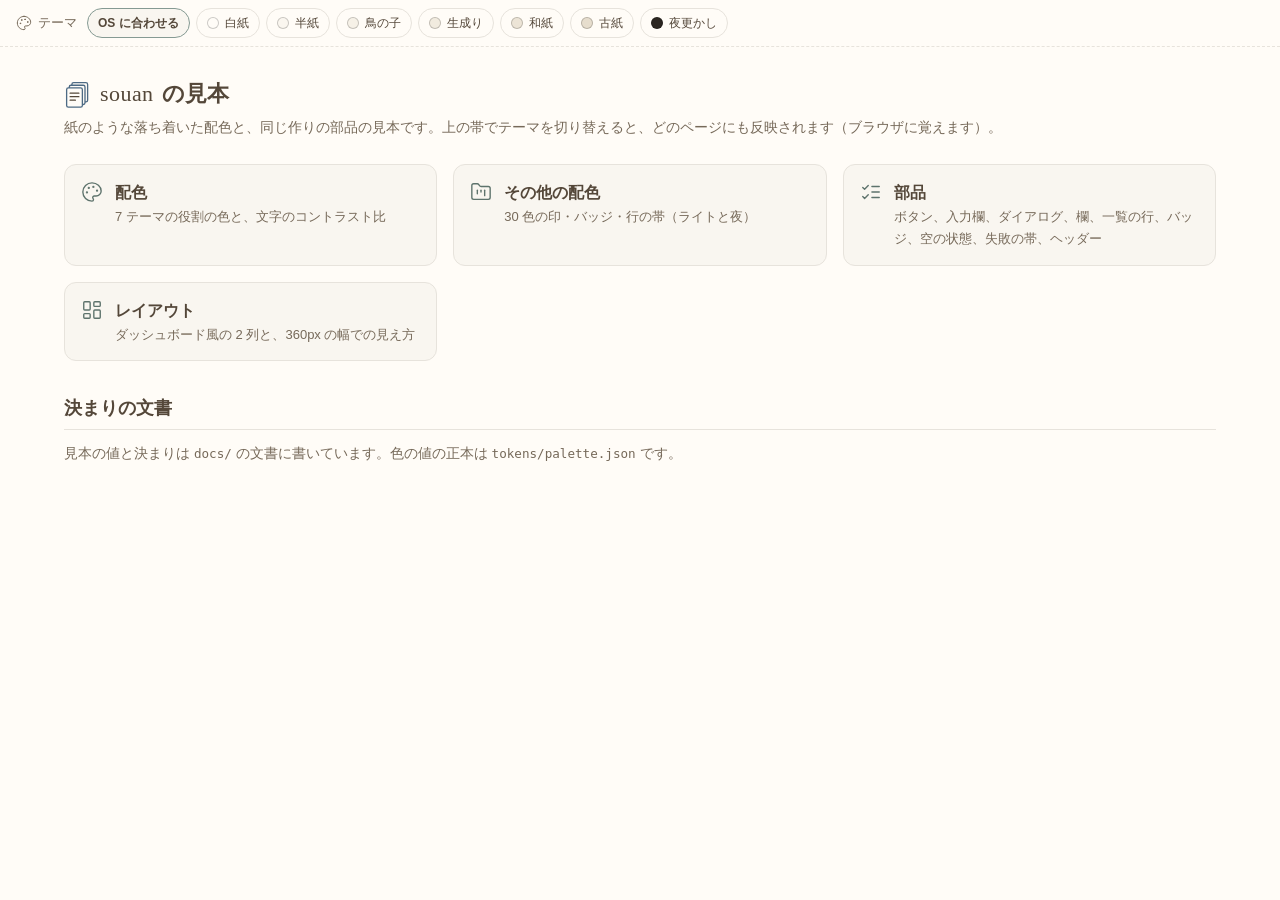
==== commit d545402f: "⚖️ フォントとアイコンのライセンスの一覧と守ることを書いた - THIRD_PARTY_LICENSES.md に、使っている素材（Lucide・Fraunces・Noto Sans JP・OS の" ====
--- a/samples/index.html
+++ b/samples/index.html
@@ -615,6 +615,53 @@
 
 </head>
 <body>
+<!-- @license:lucide 下の SVG のアイコンは Lucide（https://lucide.dev/）。ISC の条件により許諾文を添える（2026-10-23 時点の控え）。最新の条件は https://lucide.dev/license を見ること -->
+<script type="text/plain" data-license="lucide">
+ISC License
+
+Copyright (c) 2026 Lucide Icons and Contributors
+
+Permission to use, copy, modify, and/or distribute this software for any
+purpose with or without fee is hereby granted, provided that the above
+copyright notice and this permission notice appear in all copies.
+
+THE SOFTWARE IS PROVIDED "AS IS" AND THE AUTHOR DISCLAIMS ALL WARRANTIES
+WITH REGARD TO THIS SOFTWARE INCLUDING ALL IMPLIED WARRANTIES OF
+MERCHANTABILITY AND FITNESS. IN NO EVENT SHALL THE AUTHOR BE LIABLE FOR
+ANY SPECIAL, DIRECT, INDIRECT, OR CONSEQUENTIAL DAMAGES OR ANY DAMAGES
+WHATSOEVER RESULTING FROM LOSS OF USE, DATA OR PROFITS, WHETHER IN AN
+ACTION OF CONTRACT, NEGLIGENCE OR OTHER TORTIOUS ACTION, ARISING OUT OF
+OR IN CONNECTION WITH THE USE OR PERFORMANCE OF THIS SOFTWARE.
+
+---
+
+The following Lucide icons are derived from the Feather project:
+
+airplay, alert-circle, alert-octagon, alert-triangle, aperture, arrow-down-circle, arrow-down-left, arrow-down-right, arrow-down, arrow-left-circle, arrow-left, arrow-right-circle, arrow-right, arrow-up-circle, arrow-up-left, arrow-up-right, arrow-up, at-sign, calendar, cast, check, chevron-down, chevron-left, chevron-right, chevron-up, chevrons-down, chevrons-left, chevrons-right, chevrons-up, circle, clipboard, clock, code, columns, command, compass, corner-down-left, corner-down-right, corner-left-down, corner-left-up, corner-right-down, corner-right-up, corner-up-left, corner-up-right, crosshair, database, divide-circle, divide-square, dollar-sign, download, external-link, feather, frown, hash, headphones, help-circle, info, italic, key, layout, life-buoy, link-2, link, loader, lock, log-in, log-out, maximize, meh, minimize, minimize-2, minus-circle, minus-square, minus, monitor, moon, more-horizontal, more-vertical, move, music, navigation-2, navigation, octagon, pause-circle, percent, plus-circle, plus-square, plus, power, radio, rss, search, server, share, shopping-bag, sidebar, smartphone, smile, square, table-2, tablet, target, terminal, trash-2, trash, triangle, tv, type, upload, x-circle, x-octagon, x-square, x, zoom-in, zoom-out
+
+The MIT License (MIT) (for the icons listed above)
+
+Copyright (c) 2013-present Cole Bemis
+
+Permission is hereby granted, free of charge, to any person obtaining a copy
+of this software and associated documentation files (the "Software"), to deal
+in the Software without restriction, including without limitation the rights
+to use, copy, modify, merge, publish, distribute, sublicense, and/or sell
+copies of the Software, and to permit persons to whom the Software is
+furnished to do so, subject to the following conditions:
+
+The above copyright notice and this permission notice shall be included in all
+copies or substantial portions of the Software.
+
+THE SOFTWARE IS PROVIDED "AS IS", WITHOUT WARRANTY OF ANY KIND, EXPRESS OR
+IMPLIED, INCLUDING BUT NOT LIMITED TO THE WARRANTIES OF MERCHANTABILITY,
+FITNESS FOR A PARTICULAR PURPOSE AND NONINFRINGEMENT. IN NO EVENT SHALL THE
+AUTHORS OR COPYRIGHT HOLDERS BE LIABLE FOR ANY CLAIM, DAMAGES OR OTHER
+LIABILITY, WHETHER IN AN ACTION OF CONTRACT, TORT OR OTHERWISE, ARISING FROM,
+OUT OF OR IN CONNECTION WITH THE SOFTWARE OR THE USE OR OTHER DEALINGS IN THE
+SOFTWARE.
+</script>
+<!-- @end:license -->
 <svg width="0" height="0" style="position: absolute;" aria-hidden="true"><symbol id="i-circle-alert" viewBox="0 0 24 24"><circle cx="12" cy="12" r="10"/><line x1="12" x2="12" y1="8" y2="12"/><line x1="12" x2="12.01" y1="16" y2="16"/></symbol><symbol id="i-palette" viewBox="0 0 24 24"><circle cx="13.5" cy="6.5" r=".5" fill="currentColor"/><circle cx="17.5" cy="10.5" r=".5" fill="currentColor"/><circle cx="8.5" cy="7.5" r=".5" fill="currentColor"/><circle cx="6.5" cy="12.5" r=".5" fill="currentColor"/><path d="M12 2C6.5 2 2 6.5 2 12s4.5 10 10 10c.926 0 1.648-.746 1.648-1.688 0-.437-.18-.835-.437-1.125-.29-.289-.438-.652-.438-1.125a1.64 1.64 0 0 1 1.668-1.668h1.996c3.051 0 5.555-2.503 5.555-5.554C21.965 6.012 17.461 2 12 2z"/></symbol><symbol id="i-user-round" viewBox="0 0 24 24"><circle cx="12" cy="8" r="5"/><path d="M20 21a8 8 0 0 0-16 0"/></symbol><symbol id="i-layout-dashboard" viewBox="0 0 24 24"><rect width="7" height="9" x="3" y="3" rx="1"/><rect width="7" height="5" x="14" y="3" rx="1"/><rect width="7" height="9" x="14" y="12" rx="1"/><rect width="7" height="5" x="3" y="16" rx="1"/></symbol><symbol id="i-file-text" viewBox="0 0 24 24"><path d="M15 2H6a2 2 0 0 0-2 2v16a2 2 0 0 0 2 2h12a2 2 0 0 0 2-2V7Z"/><path d="M14 2v4a2 2 0 0 0 2 2h4"/><path d="M10 9H8"/><path d="M16 13H8"/><path d="M16 17H8"/></symbol><symbol id="i-play" viewBox="0 0 24 24"><polygon points="6 3 20 12 6 21 6 3"/></symbol><symbol id="i-ellipsis" viewBox="0 0 24 24"><circle cx="12" cy="12" r="1"/><circle cx="19" cy="12" r="1"/><circle cx="5" cy="12" r="1"/></symbol><symbol id="i-plus" viewBox="0 0 24 24"><path d="M5 12h14"/><path d="M12 5v14"/></symbol><symbol id="i-check" viewBox="0 0 24 24"><path d="M20 6 9 17l-5-5"/></symbol><symbol id="i-trash-2" viewBox="0 0 24 24"><path d="M3 6h18"/><path d="M19 6v14c0 1-1 2-2 2H7c-1 0-2-1-2-2V6"/><path d="M8 6V4c0-1 1-2 2-2h4c1 0 2 1 2 2v2"/><line x1="10" x2="10" y1="11" y2="17"/><line x1="14" x2="14" y1="11" y2="17"/></symbol><symbol id="i-save" viewBox="0 0 24 24"><path d="M15.2 3a2 2 0 0 1 1.4.6l3.8 3.8a2 2 0 0 1 .6 1.4V19a2 2 0 0 1-2 2H5a2 2 0 0 1-2-2V5a2 2 0 0 1 2-2z"/><path d="M17 21v-7a1 1 0 0 0-1-1H8a1 1 0 0 0-1 1v7"/><path d="M7 3v4a1 1 0 0 0 1 1h7"/></symbol><symbol id="i-chevron-right" viewBox="0 0 24 24"><path d="m9 18 6-6-6-6"/></symbol><symbol id="i-info" viewBox="0 0 24 24"><circle cx="12" cy="12" r="10"/><path d="M12 16v-4"/><path d="M12 8h.01"/></symbol><symbol id="i-triangle-alert" viewBox="0 0 24 24"><path d="m21.73 18-8-14a2 2 0 0 0-3.48 0l-8 14A2 2 0 0 0 4 21h16a2 2 0 0 0 1.73-3"/><path d="M12 9v4"/><path d="M12 17h.01"/></symbol><symbol id="i-search" viewBox="0 0 24 24"><circle cx="11" cy="11" r="8"/><path d="m21 21-4.3-4.3"/></symbol><symbol id="i-refresh-cw" viewBox="0 0 24 24"><path d="M3 12a9 9 0 0 1 9-9 9.75 9.75 0 0 1 6.74 2.74L21 8"/><path d="M21 3v5h-5"/><path d="M21 12a9 9 0 0 1-9 9 9.75 9.75 0 0 1-6.74-2.74L3 16"/><path d="M8 16H3v5"/></symbol><symbol id="i-pencil" viewBox="0 0 24 24"><path d="M21.174 6.812a1 1 0 0 0-3.986-3.987L3.842 16.174a2 2 0 0 0-.5.83l-1.321 4.352a.5.5 0 0 0 .623.622l4.353-1.32a2 2 0 0 0 .83-.497z"/><path d="m15 5 4 4"/></symbol><symbol id="i-circle-check" viewBox="0 0 24 24"><circle cx="12" cy="12" r="10"/><path d="m9 12 2 2 4-4"/></symbol><symbol id="i-inbox" viewBox="0 0 24 24"><polyline points="22 12 16 12 14 15 10 15 8 12 2 12"/><path d="M5.45 5.11 2 12v6a2 2 0 0 0 2 2h16a2 2 0 0 0 2-2v-6l-3.45-6.89A2 2 0 0 0 16.76 4H7.24a2 2 0 0 0-1.79 1.11z"/></symbol><symbol id="i-clock" viewBox="0 0 24 24"><circle cx="12" cy="12" r="10"/><polyline points="12 6 12 12 16 14"/></symbol><symbol id="i-menu" viewBox="0 0 24 24"><line x1="4" x2="20" y1="12" y2="12"/><line x1="4" x2="20" y1="6" y2="6"/><line x1="4" x2="20" y1="18" y2="18"/></symbol><symbol id="i-list-checks" viewBox="0 0 24 24"><path d="m3 17 2 2 4-4"/><path d="m3 7 2 2 4-4"/><path d="M13 6h8"/><path d="M13 12h8"/><path d="M13 18h8"/></symbol><symbol id="i-calendar" viewBox="0 0 24 24"><path d="M8 2v4"/><path d="M16 2v4"/><rect width="18" height="18" x="3" y="4" rx="2"/><path d="M3 10h18"/></symbol><symbol id="i-circle" viewBox="0 0 24 24"><circle cx="12" cy="12" r="10"/></symbol><symbol id="i-circle-x" viewBox="0 0 24 24"><circle cx="12" cy="12" r="10"/><path d="m15 9-6 6"/><path d="m9 9 6 6"/></symbol><symbol id="i-x" viewBox="0 0 24 24"><path d="M18 6 6 18"/><path d="m6 6 12 12"/></symbol><symbol id="i-code" viewBox="0 0 24 24"><polyline points="16 18 22 12 16 6"/><polyline points="8 6 2 12 8 18"/></symbol><symbol id="i-book-open" viewBox="0 0 24 24"><path d="M2 3h6a4 4 0 0 1 4 4v14a3 3 0 0 0-3-3H2z"/><path d="M22 3h-6a4 4 0 0 0-4 4v14a3 3 0 0 1 3-3h7z"/></symbol><symbol id="i-rocket" viewBox="0 0 24 24"><path d="M4.5 16.5c-1.5 1.26-2 5-2 5s3.74-.5 5-2c.71-.84.7-2.13-.09-2.91a2.18 2.18 0 0 0-2.91-.09z"/><path d="m12 15-3-3a22 22 0 0 1 2-3.95A12.88 12.88 0 0 1 22 2c0 2.72-.78 7.5-6 11a22.35 22.35 0 0 1-4 2z"/><path d="M9 12H4s.55-3.03 2-4c1.62-1.08 5 0 5 0"/><path d="M12 15v5s3.03-.55 4-2c1.08-1.62 0-5 0-5"/></symbol><symbol id="i-leaf" viewBox="0 0 24 24"><path d="M11 20A7 7 0 0 1 9.8 6.1C15.5 5 17 4.48 19 2c1 2 2 4.18 2 8 0 5.5-4.78 10-10 10Z"/><path d="M2 21c0-3 1.85-5.36 5.08-6C9.5 14.52 12 13 13 12"/></symbol><symbol id="i-briefcase" viewBox="0 0 24 24"><path d="M16 20V4a2 2 0 0 0-2-2h-4a2 2 0 0 0-2 2v16"/><rect width="20" height="14" x="2" y="6" rx="2"/></symbol><symbol id="i-globe" viewBox="0 0 24 24"><circle cx="12" cy="12" r="10"/><path d="M12 2a14.5 14.5 0 0 0 0 20 14.5 14.5 0 0 0 0-20"/><path d="M2 12h20"/></symbol><symbol id="i-coffee" viewBox="0 0 24 24"><path d="M10 2v2"/><path d="M14 2v2"/><path d="M16 8a1 1 0 0 1 1 1v8a4 4 0 0 1-4 4H7a4 4 0 0 1-4-4V9a1 1 0 0 1 1-1h14a4 4 0 1 1 0 8h-1"/><path d="M6 2v2"/></symbol><symbol id="i-truck" viewBox="0 0 24 24"><path d="M14 18V6a2 2 0 0 0-2-2H4a2 2 0 0 0-2 2v11a1 1 0 0 0 1 1h2"/><path d="M15 18H9"/><path d="M19 18h2a1 1 0 0 0 1-1v-3.65a1 1 0 0 0-.22-.624l-3.48-4.35A1 1 0 0 0 17.52 8H14"/><circle cx="17" cy="18" r="2"/><circle cx="7" cy="18" r="2"/></symbol><symbol id="i-database" viewBox="0 0 24 24"><ellipse cx="12" cy="5" rx="9" ry="3"/><path d="M3 5V19A9 3 0 0 0 21 19V5"/><path d="M3 12A9 3 0 0 0 21 12"/></symbol><symbol id="i-heart" viewBox="0 0 24 24"><path d="M19 14c1.49-1.46 3-3.21 3-5.5A5.5 5.5 0 0 0 16.5 3c-1.76 0-3 .5-4.5 2-1.5-1.5-2.74-2-4.5-2A5.5 5.5 0 0 0 2 8.5c0 2.3 1.5 4.05 3 5.5l7 7Z"/></symbol><symbol id="i-folder" viewBox="0 0 24 24"><path d="M20 20a2 2 0 0 0 2-2V8a2 2 0 0 0-2-2h-7.9a2 2 0 0 1-1.69-.9L9.6 3.9A2 2 0 0 0 7.93 3H4a2 2 0 0 0-2 2v13a2 2 0 0 0 2 2Z"/></symbol><symbol id="i-folder-kanban" viewBox="0 0 24 24"><path d="M4 20h16a2 2 0 0 0 2-2V8a2 2 0 0 0-2-2h-7.93a2 2 0 0 1-1.66-.9l-.82-1.2A2 2 0 0 0 7.93 3H4a2 2 0 0 0-2 2v13c0 1.1.9 2 2 2Z"/><path d="M8 10v4"/><path d="M12 10v2"/><path d="M16 10v6"/></symbol></svg>
 <nav class="theme-bar" aria-label="テーマ"><span class="theme-bar__label"><svg class="icon" width="16" height="16" viewBox="0 0 24 24" fill="none" stroke="currentColor" stroke-width="1.5" stroke-linecap="round" stroke-linejoin="round" aria-hidden="true" focusable="false"><use href="#i-palette"/></svg>テーマ</span><button type="button" data-theme-choice="system" aria-pressed="false">OS に合わせる</button><button type="button" data-theme-choice="hakushi" aria-pressed="false"><span class="theme-bar__swatch" style="background: #fffcf7;"></span>白紙</button><button type="button" data-theme-choice="hanshi" aria-pressed="false"><span class="theme-bar__swatch" style="background: #faf6ef;"></span>半紙</button><button type="button" data-theme-choice="torinoko" aria-pressed="false"><span class="theme-bar__swatch" style="background: #f6f1e7;"></span>鳥の子</button><button type="button" data-theme-choice="kinari" aria-pressed="false"><span class="theme-bar__swatch" style="background: #f1ebdf;"></span>生成り</button><button type="button" data-theme-choice="washi" aria-pressed="false"><span class="theme-bar__swatch" style="background: #ece4d6;"></span>和紙</button><button type="button" data-theme-choice="koshi" aria-pressed="false"><span class="theme-bar__swatch" style="background: #e6ddcd;"></span>古紙</button><button type="button" data-theme-choice="yofukashi" aria-pressed="false"><span class="theme-bar__swatch" style="background: #2b2621;"></span>夜更かし</button></nav>
 
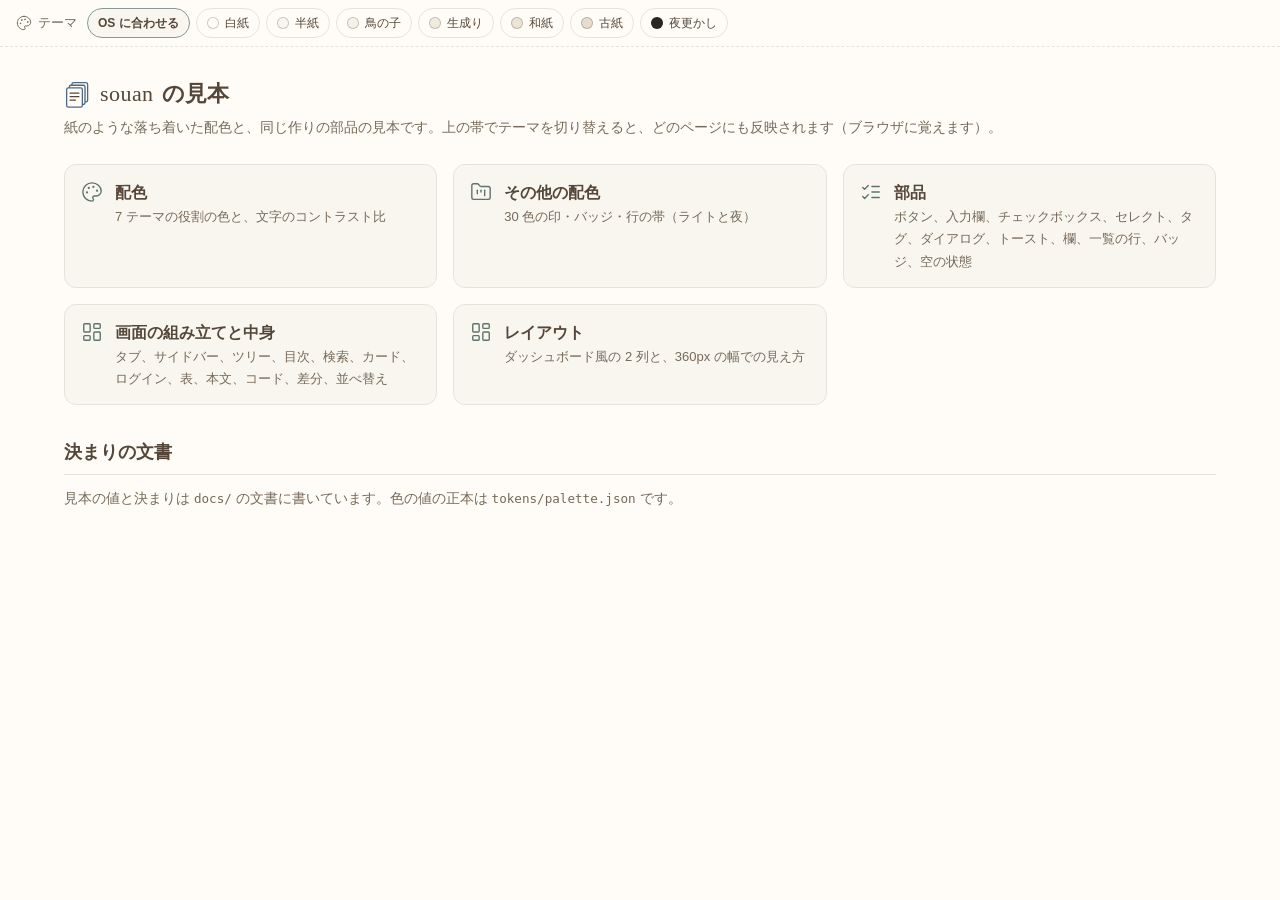
==== commit 1a20da34: "✨ 画面の組み立てと中身の見せ方の見本と決まりを足した - タブ、サイドバー・引き出し・幅のつまみ、ツリー、目次、検索のダイアログ、カード、ヘッダーの状態の小ボタン、ログインの画面を足した - 表、M" ====
--- a/samples/index.html
+++ b/samples/index.html
@@ -671,7 +671,8 @@
   <ul class="index-list">
     <li><a class="index-card" href="palette.html"><span class="index-card__icon"><svg class="icon" width="22" height="22" viewBox="0 0 24 24" fill="none" stroke="currentColor" stroke-width="1.5" stroke-linecap="round" stroke-linejoin="round" aria-hidden="true" focusable="false"><use href="#i-palette"/></svg></span><span><b>配色</b><span>7 テーマの役割の色と、文字のコントラスト比</span></span></a></li>
     <li><a class="index-card" href="extra-colors.html"><span class="index-card__icon"><svg class="icon" width="22" height="22" viewBox="0 0 24 24" fill="none" stroke="currentColor" stroke-width="1.5" stroke-linecap="round" stroke-linejoin="round" aria-hidden="true" focusable="false"><use href="#i-folder-kanban"/></svg></span><span><b>その他の配色</b><span>30 色の印・バッジ・行の帯（ライトと夜）</span></span></a></li>
-    <li><a class="index-card" href="ui-kit.html"><span class="index-card__icon"><svg class="icon" width="22" height="22" viewBox="0 0 24 24" fill="none" stroke="currentColor" stroke-width="1.5" stroke-linecap="round" stroke-linejoin="round" aria-hidden="true" focusable="false"><use href="#i-list-checks"/></svg></span><span><b>部品</b><span>ボタン、入力欄、ダイアログ、欄、一覧の行、バッジ、空の状態、失敗の帯、ヘッダー</span></span></a></li>
+    <li><a class="index-card" href="ui-kit.html"><span class="index-card__icon"><svg class="icon" width="22" height="22" viewBox="0 0 24 24" fill="none" stroke="currentColor" stroke-width="1.5" stroke-linecap="round" stroke-linejoin="round" aria-hidden="true" focusable="false"><use href="#i-list-checks"/></svg></span><span><b>部品</b><span>ボタン、入力欄、チェックボックス、セレクト、タグ、ダイアログ、トースト、欄、一覧の行、バッジ、空の状態</span></span></a></li>
+    <li><a class="index-card" href="patterns.html"><span class="index-card__icon"><svg class="icon" width="22" height="22" viewBox="0 0 24 24" fill="none" stroke="currentColor" stroke-width="1.5" stroke-linecap="round" stroke-linejoin="round" aria-hidden="true" focusable="false"><use href="#i-layout-dashboard"/></svg></span><span><b>画面の組み立てと中身</b><span>タブ、サイドバー、ツリー、目次、検索、カード、ログイン、表、本文、コード、差分、並べ替え</span></span></a></li>
     <li><a class="index-card" href="layout.html"><span class="index-card__icon"><svg class="icon" width="22" height="22" viewBox="0 0 24 24" fill="none" stroke="currentColor" stroke-width="1.5" stroke-linecap="round" stroke-linejoin="round" aria-hidden="true" focusable="false"><use href="#i-layout-dashboard"/></svg></span><span><b>レイアウト</b><span>ダッシュボード風の 2 列と、360px の幅での見え方</span></span></a></li>
   </ul>
   <h2 class="kit-title">決まりの文書</h2>
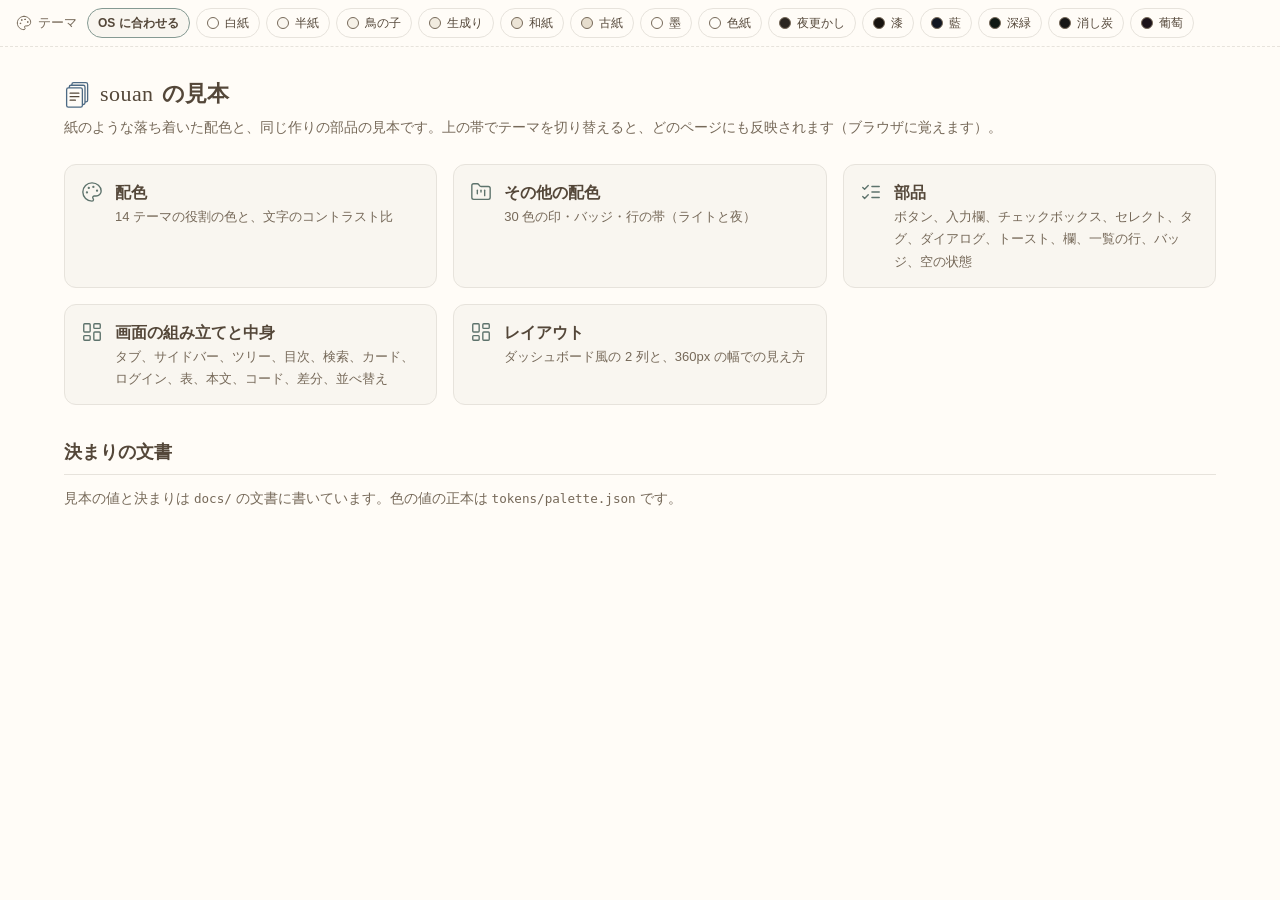
==== commit 11754dc4: "🎨 コントラストの強いテーマを 7 つ足した - ライト: 墨（sumi）・色紙（irogami）。ダーク: 漆（urushi）・藍（ai）・深緑（fukamidori）・消し炭（keshizumi）" ====
--- a/samples/index.html
+++ b/samples/index.html
@@ -7,7 +7,7 @@
 <style>
 /* tokens/themes.css と同じ値（souan の値を変えたらここも同じにすること） */
 /* @tokens:themes */
-/* souan の 7 テーマ。画面では必ずこの変数を使い、色を直接書かないこと。
+/* souan の 14 テーマ。画面では必ずこの変数を使い、色を直接書かないこと。
    値を変えるときは tokens/palette.json と samples/*.html のインラインの値も同じにすること */
 
 /* 白紙（既定） */
@@ -257,6 +257,88 @@
   --shiki-token-changed: #73541c;
 }
 
+/* 墨 */
+:root[data-theme="sumi"] {
+  color-scheme: light;
+  --color-accent: #5f776f;
+  --color-accent-strong: #3a524a;
+  --color-on-accent-strong: #fffcf7;
+  --color-base: #fffcf7;
+  --color-surface: #f3eee5;
+  --color-border: #c8beaf;
+  --color-text: #2b241d;
+  --color-muted: #5a4e41;
+  --color-success: #3a5a2f;
+  --color-success-bg: #e6eedc;
+  --color-success-border: #93ad85;
+  --color-warning: #6a4d0d;
+  --color-warning-bg: #f5e9c8;
+  --color-warning-border: #c4a050;
+  --color-danger: #8a3125;
+  --color-danger-bg: #f6dcd4;
+  --color-danger-border: #c98678;
+  --color-info: #2f4f6b;
+  --color-info-bg: #dde7f0;
+  --color-info-border: #86a0b8;
+  --color-on-danger: #fffcf7;
+  /* コードの色分け（Shiki の CSS 変数テーマ）。背景はサーフェス、文字の色はすべて背景の上で 4.5 以上 */
+  --shiki-foreground: #2b241d;
+  --shiki-background: #f3eee5;
+  --shiki-token-constant: #6a4d0d;
+  --shiki-token-string: #3a5a2f;
+  --shiki-token-comment: #5a4e41;
+  --shiki-token-keyword: #6a3460;
+  --shiki-token-parameter: #2b241d;
+  --shiki-token-function: #2f4f6b;
+  --shiki-token-string-expression: #3a5a2f;
+  --shiki-token-punctuation: #5a4e41;
+  --shiki-token-link: #2f4f6b;
+  --shiki-token-inserted: #3a5a2f;
+  --shiki-token-deleted: #8a3125;
+  --shiki-token-changed: #6a4d0d;
+}
+
+/* 色紙 */
+:root[data-theme="irogami"] {
+  color-scheme: light;
+  --color-accent: #3d8a76;
+  --color-accent-strong: #1d6654;
+  --color-on-accent-strong: #fffdf8;
+  --color-base: #fffdf8;
+  --color-surface: #f6f1e8;
+  --color-border: #d3c9ba;
+  --color-text: #2e261e;
+  --color-muted: #5d5143;
+  --color-success: #2d6a27;
+  --color-success-bg: #e2f0da;
+  --color-success-border: #86bd7c;
+  --color-warning: #7f5300;
+  --color-warning-bg: #fbeac0;
+  --color-warning-border: #dcac45;
+  --color-danger: #a82d1d;
+  --color-danger-bg: #fbdfd8;
+  --color-danger-border: #e48b7a;
+  --color-info: #1d5b94;
+  --color-info-bg: #dbe9f6;
+  --color-info-border: #7eaad6;
+  --color-on-danger: #fffdf8;
+  /* コードの色分け（Shiki の CSS 変数テーマ）。背景はサーフェス、文字の色はすべて背景の上で 4.5 以上 */
+  --shiki-foreground: #2e261e;
+  --shiki-background: #f6f1e8;
+  --shiki-token-constant: #7f5300;
+  --shiki-token-string: #2d6a27;
+  --shiki-token-comment: #5d5143;
+  --shiki-token-keyword: #862c78;
+  --shiki-token-parameter: #2e261e;
+  --shiki-token-function: #1d5b94;
+  --shiki-token-string-expression: #2d6a27;
+  --shiki-token-punctuation: #5d5143;
+  --shiki-token-link: #1d5b94;
+  --shiki-token-inserted: #2d6a27;
+  --shiki-token-deleted: #a82d1d;
+  --shiki-token-changed: #7f5300;
+}
+
 /* 夜更かし */
 :root[data-theme="yofukashi"] {
   color-scheme: dark;
@@ -296,6 +378,211 @@
   --shiki-token-inserted: #a8c29a;
   --shiki-token-deleted: #e49c90;
   --shiki-token-changed: #d8b869;
+}
+
+/* 漆 */
+:root[data-theme="urushi"] {
+  color-scheme: dark;
+  --color-accent: #8fb0a5;
+  --color-accent-strong: #b7d3c9;
+  --color-on-accent-strong: #17130f;
+  --color-base: #17130f;
+  --color-surface: #231e19;
+  --color-border: #51473c;
+  --color-text: #f7f1e7;
+  --color-muted: #cbbfae;
+  --color-success: #b6daa4;
+  --color-success-bg: #1f2c1a;
+  --color-success-border: #4f7043;
+  --color-warning: #f1cf75;
+  --color-warning-bg: #2f2612;
+  --color-warning-border: #7a6224;
+  --color-danger: #f4a798;
+  --color-danger-bg: #3b1b17;
+  --color-danger-border: #8a4a40;
+  --color-info: #abcdec;
+  --color-info-bg: #192735;
+  --color-info-border: #4a6a8a;
+  --color-on-danger: #17130f;
+  /* コードの色分け（Shiki の CSS 変数テーマ）。背景はサーフェス、文字の色はすべて背景の上で 4.5 以上 */
+  --shiki-foreground: #f7f1e7;
+  --shiki-background: #231e19;
+  --shiki-token-constant: #f1cf75;
+  --shiki-token-string: #b6daa4;
+  --shiki-token-comment: #cbbfae;
+  --shiki-token-keyword: #e2b4d6;
+  --shiki-token-parameter: #f7f1e7;
+  --shiki-token-function: #abcdec;
+  --shiki-token-string-expression: #b6daa4;
+  --shiki-token-punctuation: #cbbfae;
+  --shiki-token-link: #abcdec;
+  --shiki-token-inserted: #b6daa4;
+  --shiki-token-deleted: #f4a798;
+  --shiki-token-changed: #f1cf75;
+}
+
+/* 藍 */
+:root[data-theme="ai"] {
+  color-scheme: dark;
+  --color-accent: #8fb0a5;
+  --color-accent-strong: #b7d3c9;
+  --color-on-accent-strong: #111722;
+  --color-base: #111722;
+  --color-surface: #1a2230;
+  --color-border: #3d4a5e;
+  --color-text: #f2efe8;
+  --color-muted: #bcc3cf;
+  --color-success: #b3d9a6;
+  --color-success-bg: #18291f;
+  --color-success-border: #456c4f;
+  --color-warning: #f0cf7a;
+  --color-warning-bg: #2a2618;
+  --color-warning-border: #76632c;
+  --color-danger: #f5a99c;
+  --color-danger-bg: #33191d;
+  --color-danger-border: #874a4b;
+  --color-info: #a9cdf0;
+  --color-info-bg: #16263b;
+  --color-info-border: #46699a;
+  --color-on-danger: #111722;
+  /* コードの色分け（Shiki の CSS 変数テーマ）。背景はサーフェス、文字の色はすべて背景の上で 4.5 以上 */
+  --shiki-foreground: #f2efe8;
+  --shiki-background: #1a2230;
+  --shiki-token-constant: #f0cf7a;
+  --shiki-token-string: #b3d9a6;
+  --shiki-token-comment: #bcc3cf;
+  --shiki-token-keyword: #dcb6e0;
+  --shiki-token-parameter: #f2efe8;
+  --shiki-token-function: #a9cdf0;
+  --shiki-token-string-expression: #b3d9a6;
+  --shiki-token-punctuation: #bcc3cf;
+  --shiki-token-link: #a9cdf0;
+  --shiki-token-inserted: #b3d9a6;
+  --shiki-token-deleted: #f5a99c;
+  --shiki-token-changed: #f0cf7a;
+}
+
+/* 深緑 */
+:root[data-theme="fukamidori"] {
+  color-scheme: dark;
+  --color-accent: #93b5a8;
+  --color-accent-strong: #bbd8cc;
+  --color-on-accent-strong: #101914;
+  --color-base: #101914;
+  --color-surface: #18231d;
+  --color-border: #3b4d42;
+  --color-text: #f1f0e6;
+  --color-muted: #bfc8bd;
+  --color-success: #b8dca2;
+  --color-success-bg: #1a2c18;
+  --color-success-border: #4b7243;
+  --color-warning: #f0cf73;
+  --color-warning-bg: #29270f;
+  --color-warning-border: #756424;
+  --color-danger: #f5a898;
+  --color-danger-bg: #331b16;
+  --color-danger-border: #874b40;
+  --color-info: #a8cdea;
+  --color-info-bg: #14252e;
+  --color-info-border: #456a80;
+  --color-on-danger: #101914;
+  /* コードの色分け（Shiki の CSS 変数テーマ）。背景はサーフェス、文字の色はすべて背景の上で 4.5 以上 */
+  --shiki-foreground: #f1f0e6;
+  --shiki-background: #18231d;
+  --shiki-token-constant: #f0cf73;
+  --shiki-token-string: #b8dca2;
+  --shiki-token-comment: #bfc8bd;
+  --shiki-token-keyword: #e0b4d4;
+  --shiki-token-parameter: #f1f0e6;
+  --shiki-token-function: #a8cdea;
+  --shiki-token-string-expression: #b8dca2;
+  --shiki-token-punctuation: #bfc8bd;
+  --shiki-token-link: #a8cdea;
+  --shiki-token-inserted: #b8dca2;
+  --shiki-token-deleted: #f5a898;
+  --shiki-token-changed: #f0cf73;
+}
+
+/* 消し炭 */
+:root[data-theme="keshizumi"] {
+  color-scheme: dark;
+  --color-accent: #8fb0a5;
+  --color-accent-strong: #b7d3c9;
+  --color-on-accent-strong: #171717;
+  --color-base: #171717;
+  --color-surface: #222221;
+  --color-border: #4a4946;
+  --color-text: #f5f3ee;
+  --color-muted: #c4c1ba;
+  --color-success: #b6daa4;
+  --color-success-bg: #1e2a1a;
+  --color-success-border: #4d6c43;
+  --color-warning: #f1cf75;
+  --color-warning-bg: #2c2614;
+  --color-warning-border: #776226;
+  --color-danger: #f4a798;
+  --color-danger-bg: #361c19;
+  --color-danger-border: #874b42;
+  --color-info: #abcdec;
+  --color-info-bg: #18242f;
+  --color-info-border: #486886;
+  --color-on-danger: #171717;
+  /* コードの色分け（Shiki の CSS 変数テーマ）。背景はサーフェス、文字の色はすべて背景の上で 4.5 以上 */
+  --shiki-foreground: #f5f3ee;
+  --shiki-background: #222221;
+  --shiki-token-constant: #f1cf75;
+  --shiki-token-string: #b6daa4;
+  --shiki-token-comment: #c4c1ba;
+  --shiki-token-keyword: #e2b4d6;
+  --shiki-token-parameter: #f5f3ee;
+  --shiki-token-function: #abcdec;
+  --shiki-token-string-expression: #b6daa4;
+  --shiki-token-punctuation: #c4c1ba;
+  --shiki-token-link: #abcdec;
+  --shiki-token-inserted: #b6daa4;
+  --shiki-token-deleted: #f4a798;
+  --shiki-token-changed: #f1cf75;
+}
+
+/* 葡萄 */
+:root[data-theme="budou"] {
+  color-scheme: dark;
+  --color-accent: #8fb0a5;
+  --color-accent-strong: #b7d3c9;
+  --color-on-accent-strong: #1b1219;
+  --color-base: #1b1219;
+  --color-surface: #261b24;
+  --color-border: #54434f;
+  --color-text: #f6efea;
+  --color-muted: #cdbec8;
+  --color-success: #b6daa4;
+  --color-success-bg: #1f2a1b;
+  --color-success-border: #4f6d45;
+  --color-warning: #f1cf75;
+  --color-warning-bg: #2f2514;
+  --color-warning-border: #7a6127;
+  --color-danger: #f6a99b;
+  --color-danger-bg: #3a1a1c;
+  --color-danger-border: #8c4a4a;
+  --color-info: #b0cbec;
+  --color-info-bg: #1d2234;
+  --color-info-border: #4e6489;
+  --color-on-danger: #1b1219;
+  /* コードの色分け（Shiki の CSS 変数テーマ）。背景はサーフェス、文字の色はすべて背景の上で 4.5 以上 */
+  --shiki-foreground: #f6efea;
+  --shiki-background: #261b24;
+  --shiki-token-constant: #f1cf75;
+  --shiki-token-string: #b6daa4;
+  --shiki-token-comment: #cdbec8;
+  --shiki-token-keyword: #ecbbe0;
+  --shiki-token-parameter: #f6efea;
+  --shiki-token-function: #b0cbec;
+  --shiki-token-string-expression: #b6daa4;
+  --shiki-token-punctuation: #cdbec8;
+  --shiki-token-link: #b0cbec;
+  --shiki-token-inserted: #b6daa4;
+  --shiki-token-deleted: #f6a99b;
+  --shiki-token-changed: #f1cf75;
 }
 
 /* テーマを選んでいないときは OS の設定に合わせる */
@@ -374,7 +661,7 @@
   display: inline-flex; align-items: center; gap: 6px;
 }
 .theme-bar button[aria-pressed="true"] { border-color: var(--color-accent); background: var(--color-surface); font-weight: 600; }
-.theme-bar__swatch { width: 12px; height: 12px; border-radius: 50%; border: 1px solid rgb(0 0 0 / 0.2); }
+.theme-bar__swatch { width: 12px; height: 12px; border-radius: 50%; border: 1px solid var(--color-muted); }
 
 .doc { max-width: 76rem; margin: 0 auto; padding: 28px 32px 80px; }
 @media (max-width: 899px) { .doc { padding: 20px 16px 64px; } }
@@ -579,7 +866,7 @@
 <script>
   (() => {
     const KEY = "souan.samples.theme";
-    const themes = ["system", "hakushi", "hanshi", "torinoko", "kinari", "washi", "koshi", "yofukashi"];
+    const themes = ["system", "hakushi", "hanshi", "torinoko", "kinari", "washi", "koshi", "sumi", "irogami", "yofukashi", "urushi", "ai", "fukamidori", "keshizumi", "budou"];
     const read = () => {
       const fromUrl = new URLSearchParams(location.search).get("theme");
       if (themes.includes(fromUrl)) return fromUrl;
@@ -663,13 +950,13 @@
 </script>
 <!-- @end:license -->
 <svg width="0" height="0" style="position: absolute;" aria-hidden="true"><symbol id="i-circle-alert" viewBox="0 0 24 24"><circle cx="12" cy="12" r="10"/><line x1="12" x2="12" y1="8" y2="12"/><line x1="12" x2="12.01" y1="16" y2="16"/></symbol><symbol id="i-palette" viewBox="0 0 24 24"><circle cx="13.5" cy="6.5" r=".5" fill="currentColor"/><circle cx="17.5" cy="10.5" r=".5" fill="currentColor"/><circle cx="8.5" cy="7.5" r=".5" fill="currentColor"/><circle cx="6.5" cy="12.5" r=".5" fill="currentColor"/><path d="M12 2C6.5 2 2 6.5 2 12s4.5 10 10 10c.926 0 1.648-.746 1.648-1.688 0-.437-.18-.835-.437-1.125-.29-.289-.438-.652-.438-1.125a1.64 1.64 0 0 1 1.668-1.668h1.996c3.051 0 5.555-2.503 5.555-5.554C21.965 6.012 17.461 2 12 2z"/></symbol><symbol id="i-user-round" viewBox="0 0 24 24"><circle cx="12" cy="8" r="5"/><path d="M20 21a8 8 0 0 0-16 0"/></symbol><symbol id="i-layout-dashboard" viewBox="0 0 24 24"><rect width="7" height="9" x="3" y="3" rx="1"/><rect width="7" height="5" x="14" y="3" rx="1"/><rect width="7" height="9" x="14" y="12" rx="1"/><rect width="7" height="5" x="3" y="16" rx="1"/></symbol><symbol id="i-file-text" viewBox="0 0 24 24"><path d="M15 2H6a2 2 0 0 0-2 2v16a2 2 0 0 0 2 2h12a2 2 0 0 0 2-2V7Z"/><path d="M14 2v4a2 2 0 0 0 2 2h4"/><path d="M10 9H8"/><path d="M16 13H8"/><path d="M16 17H8"/></symbol><symbol id="i-play" viewBox="0 0 24 24"><polygon points="6 3 20 12 6 21 6 3"/></symbol><symbol id="i-ellipsis" viewBox="0 0 24 24"><circle cx="12" cy="12" r="1"/><circle cx="19" cy="12" r="1"/><circle cx="5" cy="12" r="1"/></symbol><symbol id="i-plus" viewBox="0 0 24 24"><path d="M5 12h14"/><path d="M12 5v14"/></symbol><symbol id="i-check" viewBox="0 0 24 24"><path d="M20 6 9 17l-5-5"/></symbol><symbol id="i-trash-2" viewBox="0 0 24 24"><path d="M3 6h18"/><path d="M19 6v14c0 1-1 2-2 2H7c-1 0-2-1-2-2V6"/><path d="M8 6V4c0-1 1-2 2-2h4c1 0 2 1 2 2v2"/><line x1="10" x2="10" y1="11" y2="17"/><line x1="14" x2="14" y1="11" y2="17"/></symbol><symbol id="i-save" viewBox="0 0 24 24"><path d="M15.2 3a2 2 0 0 1 1.4.6l3.8 3.8a2 2 0 0 1 .6 1.4V19a2 2 0 0 1-2 2H5a2 2 0 0 1-2-2V5a2 2 0 0 1 2-2z"/><path d="M17 21v-7a1 1 0 0 0-1-1H8a1 1 0 0 0-1 1v7"/><path d="M7 3v4a1 1 0 0 0 1 1h7"/></symbol><symbol id="i-chevron-right" viewBox="0 0 24 24"><path d="m9 18 6-6-6-6"/></symbol><symbol id="i-info" viewBox="0 0 24 24"><circle cx="12" cy="12" r="10"/><path d="M12 16v-4"/><path d="M12 8h.01"/></symbol><symbol id="i-triangle-alert" viewBox="0 0 24 24"><path d="m21.73 18-8-14a2 2 0 0 0-3.48 0l-8 14A2 2 0 0 0 4 21h16a2 2 0 0 0 1.73-3"/><path d="M12 9v4"/><path d="M12 17h.01"/></symbol><symbol id="i-search" viewBox="0 0 24 24"><circle cx="11" cy="11" r="8"/><path d="m21 21-4.3-4.3"/></symbol><symbol id="i-refresh-cw" viewBox="0 0 24 24"><path d="M3 12a9 9 0 0 1 9-9 9.75 9.75 0 0 1 6.74 2.74L21 8"/><path d="M21 3v5h-5"/><path d="M21 12a9 9 0 0 1-9 9 9.75 9.75 0 0 1-6.74-2.74L3 16"/><path d="M8 16H3v5"/></symbol><symbol id="i-pencil" viewBox="0 0 24 24"><path d="M21.174 6.812a1 1 0 0 0-3.986-3.987L3.842 16.174a2 2 0 0 0-.5.83l-1.321 4.352a.5.5 0 0 0 .623.622l4.353-1.32a2 2 0 0 0 .83-.497z"/><path d="m15 5 4 4"/></symbol><symbol id="i-circle-check" viewBox="0 0 24 24"><circle cx="12" cy="12" r="10"/><path d="m9 12 2 2 4-4"/></symbol><symbol id="i-inbox" viewBox="0 0 24 24"><polyline points="22 12 16 12 14 15 10 15 8 12 2 12"/><path d="M5.45 5.11 2 12v6a2 2 0 0 0 2 2h16a2 2 0 0 0 2-2v-6l-3.45-6.89A2 2 0 0 0 16.76 4H7.24a2 2 0 0 0-1.79 1.11z"/></symbol><symbol id="i-clock" viewBox="0 0 24 24"><circle cx="12" cy="12" r="10"/><polyline points="12 6 12 12 16 14"/></symbol><symbol id="i-menu" viewBox="0 0 24 24"><line x1="4" x2="20" y1="12" y2="12"/><line x1="4" x2="20" y1="6" y2="6"/><line x1="4" x2="20" y1="18" y2="18"/></symbol><symbol id="i-list-checks" viewBox="0 0 24 24"><path d="m3 17 2 2 4-4"/><path d="m3 7 2 2 4-4"/><path d="M13 6h8"/><path d="M13 12h8"/><path d="M13 18h8"/></symbol><symbol id="i-calendar" viewBox="0 0 24 24"><path d="M8 2v4"/><path d="M16 2v4"/><rect width="18" height="18" x="3" y="4" rx="2"/><path d="M3 10h18"/></symbol><symbol id="i-circle" viewBox="0 0 24 24"><circle cx="12" cy="12" r="10"/></symbol><symbol id="i-circle-x" viewBox="0 0 24 24"><circle cx="12" cy="12" r="10"/><path d="m15 9-6 6"/><path d="m9 9 6 6"/></symbol><symbol id="i-x" viewBox="0 0 24 24"><path d="M18 6 6 18"/><path d="m6 6 12 12"/></symbol><symbol id="i-code" viewBox="0 0 24 24"><polyline points="16 18 22 12 16 6"/><polyline points="8 6 2 12 8 18"/></symbol><symbol id="i-book-open" viewBox="0 0 24 24"><path d="M2 3h6a4 4 0 0 1 4 4v14a3 3 0 0 0-3-3H2z"/><path d="M22 3h-6a4 4 0 0 0-4 4v14a3 3 0 0 1 3-3h7z"/></symbol><symbol id="i-rocket" viewBox="0 0 24 24"><path d="M4.5 16.5c-1.5 1.26-2 5-2 5s3.74-.5 5-2c.71-.84.7-2.13-.09-2.91a2.18 2.18 0 0 0-2.91-.09z"/><path d="m12 15-3-3a22 22 0 0 1 2-3.95A12.88 12.88 0 0 1 22 2c0 2.72-.78 7.5-6 11a22.35 22.35 0 0 1-4 2z"/><path d="M9 12H4s.55-3.03 2-4c1.62-1.08 5 0 5 0"/><path d="M12 15v5s3.03-.55 4-2c1.08-1.62 0-5 0-5"/></symbol><symbol id="i-leaf" viewBox="0 0 24 24"><path d="M11 20A7 7 0 0 1 9.8 6.1C15.5 5 17 4.48 19 2c1 2 2 4.18 2 8 0 5.5-4.78 10-10 10Z"/><path d="M2 21c0-3 1.85-5.36 5.08-6C9.5 14.52 12 13 13 12"/></symbol><symbol id="i-briefcase" viewBox="0 0 24 24"><path d="M16 20V4a2 2 0 0 0-2-2h-4a2 2 0 0 0-2 2v16"/><rect width="20" height="14" x="2" y="6" rx="2"/></symbol><symbol id="i-globe" viewBox="0 0 24 24"><circle cx="12" cy="12" r="10"/><path d="M12 2a14.5 14.5 0 0 0 0 20 14.5 14.5 0 0 0 0-20"/><path d="M2 12h20"/></symbol><symbol id="i-coffee" viewBox="0 0 24 24"><path d="M10 2v2"/><path d="M14 2v2"/><path d="M16 8a1 1 0 0 1 1 1v8a4 4 0 0 1-4 4H7a4 4 0 0 1-4-4V9a1 1 0 0 1 1-1h14a4 4 0 1 1 0 8h-1"/><path d="M6 2v2"/></symbol><symbol id="i-truck" viewBox="0 0 24 24"><path d="M14 18V6a2 2 0 0 0-2-2H4a2 2 0 0 0-2 2v11a1 1 0 0 0 1 1h2"/><path d="M15 18H9"/><path d="M19 18h2a1 1 0 0 0 1-1v-3.65a1 1 0 0 0-.22-.624l-3.48-4.35A1 1 0 0 0 17.52 8H14"/><circle cx="17" cy="18" r="2"/><circle cx="7" cy="18" r="2"/></symbol><symbol id="i-database" viewBox="0 0 24 24"><ellipse cx="12" cy="5" rx="9" ry="3"/><path d="M3 5V19A9 3 0 0 0 21 19V5"/><path d="M3 12A9 3 0 0 0 21 12"/></symbol><symbol id="i-heart" viewBox="0 0 24 24"><path d="M19 14c1.49-1.46 3-3.21 3-5.5A5.5 5.5 0 0 0 16.5 3c-1.76 0-3 .5-4.5 2-1.5-1.5-2.74-2-4.5-2A5.5 5.5 0 0 0 2 8.5c0 2.3 1.5 4.05 3 5.5l7 7Z"/></symbol><symbol id="i-folder" viewBox="0 0 24 24"><path d="M20 20a2 2 0 0 0 2-2V8a2 2 0 0 0-2-2h-7.9a2 2 0 0 1-1.69-.9L9.6 3.9A2 2 0 0 0 7.93 3H4a2 2 0 0 0-2 2v13a2 2 0 0 0 2 2Z"/></symbol><symbol id="i-folder-kanban" viewBox="0 0 24 24"><path d="M4 20h16a2 2 0 0 0 2-2V8a2 2 0 0 0-2-2h-7.93a2 2 0 0 1-1.66-.9l-.82-1.2A2 2 0 0 0 7.93 3H4a2 2 0 0 0-2 2v13c0 1.1.9 2 2 2Z"/><path d="M8 10v4"/><path d="M12 10v2"/><path d="M16 10v6"/></symbol></svg>
-<nav class="theme-bar" aria-label="テーマ"><span class="theme-bar__label"><svg class="icon" width="16" height="16" viewBox="0 0 24 24" fill="none" stroke="currentColor" stroke-width="1.5" stroke-linecap="round" stroke-linejoin="round" aria-hidden="true" focusable="false"><use href="#i-palette"/></svg>テーマ</span><button type="button" data-theme-choice="system" aria-pressed="false">OS に合わせる</button><button type="button" data-theme-choice="hakushi" aria-pressed="false"><span class="theme-bar__swatch" style="background: #fffcf7;"></span>白紙</button><button type="button" data-theme-choice="hanshi" aria-pressed="false"><span class="theme-bar__swatch" style="background: #faf6ef;"></span>半紙</button><button type="button" data-theme-choice="torinoko" aria-pressed="false"><span class="theme-bar__swatch" style="background: #f6f1e7;"></span>鳥の子</button><button type="button" data-theme-choice="kinari" aria-pressed="false"><span class="theme-bar__swatch" style="background: #f1ebdf;"></span>生成り</button><button type="button" data-theme-choice="washi" aria-pressed="false"><span class="theme-bar__swatch" style="background: #ece4d6;"></span>和紙</button><button type="button" data-theme-choice="koshi" aria-pressed="false"><span class="theme-bar__swatch" style="background: #e6ddcd;"></span>古紙</button><button type="button" data-theme-choice="yofukashi" aria-pressed="false"><span class="theme-bar__swatch" style="background: #2b2621;"></span>夜更かし</button></nav>
+<nav class="theme-bar" aria-label="テーマ"><span class="theme-bar__label"><svg class="icon" width="16" height="16" viewBox="0 0 24 24" fill="none" stroke="currentColor" stroke-width="1.5" stroke-linecap="round" stroke-linejoin="round" aria-hidden="true" focusable="false"><use href="#i-palette"/></svg>テーマ</span><button type="button" data-theme-choice="system" aria-pressed="false">OS に合わせる</button><button type="button" data-theme-choice="hakushi" aria-pressed="false"><span class="theme-bar__swatch" style="background: #fffcf7;"></span>白紙</button><button type="button" data-theme-choice="hanshi" aria-pressed="false"><span class="theme-bar__swatch" style="background: #faf6ef;"></span>半紙</button><button type="button" data-theme-choice="torinoko" aria-pressed="false"><span class="theme-bar__swatch" style="background: #f6f1e7;"></span>鳥の子</button><button type="button" data-theme-choice="kinari" aria-pressed="false"><span class="theme-bar__swatch" style="background: #f1ebdf;"></span>生成り</button><button type="button" data-theme-choice="washi" aria-pressed="false"><span class="theme-bar__swatch" style="background: #ece4d6;"></span>和紙</button><button type="button" data-theme-choice="koshi" aria-pressed="false"><span class="theme-bar__swatch" style="background: #e6ddcd;"></span>古紙</button><button type="button" data-theme-choice="sumi" aria-pressed="false"><span class="theme-bar__swatch" style="background: #fffcf7;"></span>墨</button><button type="button" data-theme-choice="irogami" aria-pressed="false"><span class="theme-bar__swatch" style="background: #fffdf8;"></span>色紙</button><button type="button" data-theme-choice="yofukashi" aria-pressed="false"><span class="theme-bar__swatch" style="background: #2b2621;"></span>夜更かし</button><button type="button" data-theme-choice="urushi" aria-pressed="false"><span class="theme-bar__swatch" style="background: #17130f;"></span>漆</button><button type="button" data-theme-choice="ai" aria-pressed="false"><span class="theme-bar__swatch" style="background: #111722;"></span>藍</button><button type="button" data-theme-choice="fukamidori" aria-pressed="false"><span class="theme-bar__swatch" style="background: #101914;"></span>深緑</button><button type="button" data-theme-choice="keshizumi" aria-pressed="false"><span class="theme-bar__swatch" style="background: #171717;"></span>消し炭</button><button type="button" data-theme-choice="budou" aria-pressed="false"><span class="theme-bar__swatch" style="background: #1b1219;"></span>葡萄</button></nav>
 
 <main class="doc">
   <h1><svg class="logo-mark" style="width: 28px; height: 28px;" viewBox="0 0 32 32" aria-hidden="true" focusable="false"><g fill="var(--color-base)" stroke="var(--color-info)" stroke-width="1.5"><rect x="9" y="3" width="18" height="22" rx="2"/><rect x="6" y="6" width="18" height="22" rx="2"/><rect x="3" y="9" width="18" height="22" rx="2"/></g><path d="M7 15H17M7 19H17M7 23H13" fill="none" stroke="currentColor" stroke-width="1.5" stroke-linecap="round"/></svg><span class="logo-type">souan</span> の見本</h1>
   <p class="lead">紙のような落ち着いた配色と、同じ作りの部品の見本です。上の帯でテーマを切り替えると、どのページにも反映されます（ブラウザに覚えます）。</p>
   <ul class="index-list">
-    <li><a class="index-card" href="palette.html"><span class="index-card__icon"><svg class="icon" width="22" height="22" viewBox="0 0 24 24" fill="none" stroke="currentColor" stroke-width="1.5" stroke-linecap="round" stroke-linejoin="round" aria-hidden="true" focusable="false"><use href="#i-palette"/></svg></span><span><b>配色</b><span>7 テーマの役割の色と、文字のコントラスト比</span></span></a></li>
+    <li><a class="index-card" href="palette.html"><span class="index-card__icon"><svg class="icon" width="22" height="22" viewBox="0 0 24 24" fill="none" stroke="currentColor" stroke-width="1.5" stroke-linecap="round" stroke-linejoin="round" aria-hidden="true" focusable="false"><use href="#i-palette"/></svg></span><span><b>配色</b><span>14 テーマの役割の色と、文字のコントラスト比</span></span></a></li>
     <li><a class="index-card" href="extra-colors.html"><span class="index-card__icon"><svg class="icon" width="22" height="22" viewBox="0 0 24 24" fill="none" stroke="currentColor" stroke-width="1.5" stroke-linecap="round" stroke-linejoin="round" aria-hidden="true" focusable="false"><use href="#i-folder-kanban"/></svg></span><span><b>その他の配色</b><span>30 色の印・バッジ・行の帯（ライトと夜）</span></span></a></li>
     <li><a class="index-card" href="ui-kit.html"><span class="index-card__icon"><svg class="icon" width="22" height="22" viewBox="0 0 24 24" fill="none" stroke="currentColor" stroke-width="1.5" stroke-linecap="round" stroke-linejoin="round" aria-hidden="true" focusable="false"><use href="#i-list-checks"/></svg></span><span><b>部品</b><span>ボタン、入力欄、チェックボックス、セレクト、タグ、ダイアログ、トースト、欄、一覧の行、バッジ、空の状態</span></span></a></li>
     <li><a class="index-card" href="patterns.html"><span class="index-card__icon"><svg class="icon" width="22" height="22" viewBox="0 0 24 24" fill="none" stroke="currentColor" stroke-width="1.5" stroke-linecap="round" stroke-linejoin="round" aria-hidden="true" focusable="false"><use href="#i-layout-dashboard"/></svg></span><span><b>画面の組み立てと中身</b><span>タブ、サイドバー、ツリー、目次、検索、カード、ログイン、表、本文、コード、差分、並べ替え</span></span></a></li>
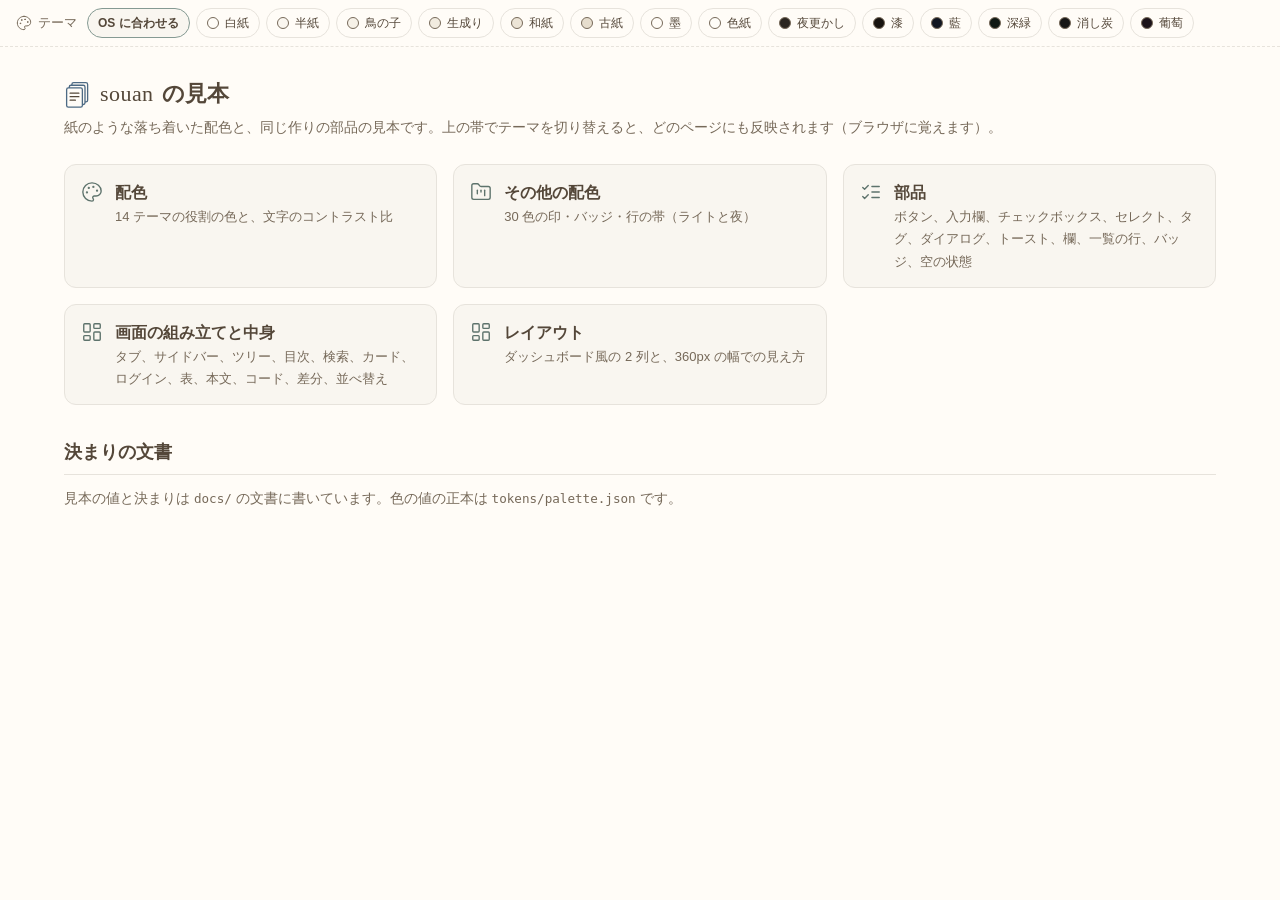
==== commit cbcf5086: "🔗 リンクの下線を土台で外す決まりにした 部品ごとに text-decoration: none を書き足す形だと、書き忘れた部品だけ 下線が残る。実装でアイコンだけのボタンや注記のリンクに線が出たた" ====
--- a/samples/index.html
+++ b/samples/index.html
@@ -640,7 +640,8 @@
   line-height: 1.7;
 }
 :focus-visible { outline: 2px solid var(--color-accent); outline-offset: 2px; }
-a { color: var(--color-accent-strong); }
+a { color: var(--color-accent-strong); text-decoration: none; }
+a:hover { text-decoration: underline; }
 :root { --scrollbar-thumb: color-mix(in srgb, var(--color-muted) 45%, transparent); }
 * { scrollbar-width: thin; scrollbar-color: var(--scrollbar-thumb) transparent; }
 code { font-family: ui-monospace, "SF Mono", Menlo, monospace; font-size: 0.9em; }
